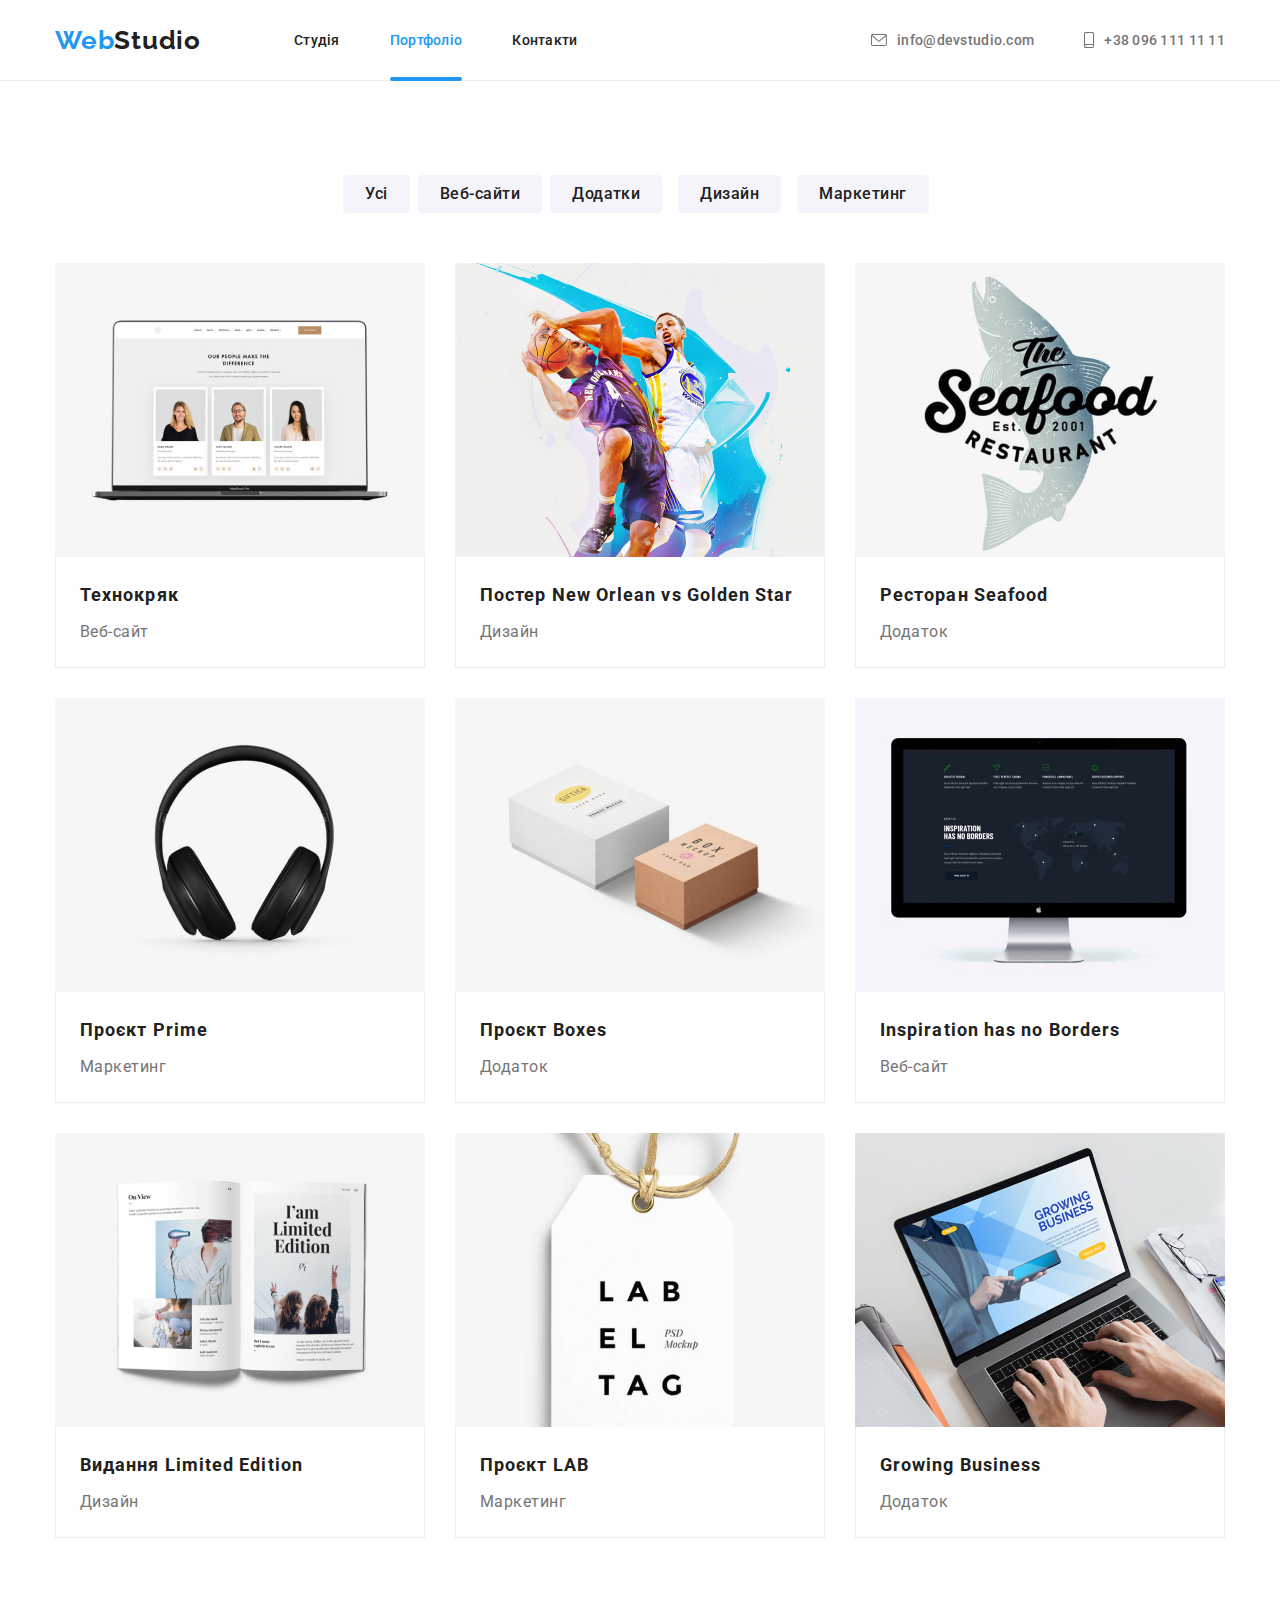
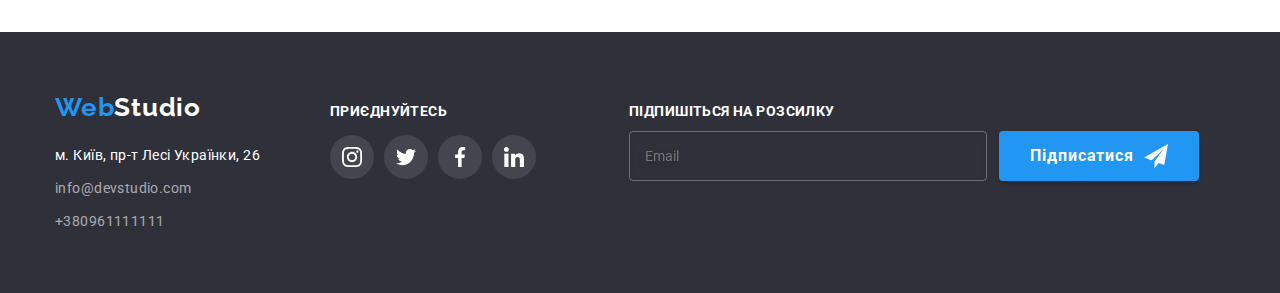
==== portfolio.html @ 648fe23d "уауц8" ====
<!DOCTYPE html>
<html lang="en">
<head>
    <meta charset="UTF-8">
    <meta http-equiv="X-UA-Compatible" content="IE=edge">
    <meta name="viewport" content="width=device-width, initial-scale=1.0">
    <link rel="preconnect" href="https://fonts.googleapis.com">
    <link rel="preconnect" href="https://fonts.gstatic.com" crossorigin>
    <link href="https://fonts.googleapis.com/css2?family=Raleway:wght@700&family=Roboto:wght@400;500;700;900&display=swap" rel="stylesheet"> 
    <link rel="stylesheet" href="https://cdnjs.cloudflare.com/ajax/libs/modern-normalize/1.1.0/modern-normalize.min.css">
    <link rel="stylesheet" href="./css/main.min.css">
    <title>Portfolio</title>
</head>
<body>
    <header class="page-header">
        <div class="container header-box">
            <a class="logo" href="/"><span class="logo-accent">Web</span><span class="logo-dark">Studio</span></a>            
            <nav class="page-navigation">
                <ul class="list nav-list">
                    <li>
                        <a class="link link-nav" href="./index.html">Студія</a>
                    </li>
                    <li>
                        <a class="link link-nav current" href="./portfolio.html">Портфоліо</a>
                    </li>
                    <li>
                        <a class="link link-nav" href="/">Контакти</a>
                    </li>
                </ul>
            </nav>

            <ul class="list-kontact">
                <li class="contacts-li">
                    <a class="link" href="mailto:info@devstudio.com">
                        <svg class="icon-envelope" width="16" height="12">
                        <use href="./images/symbol-defs.svg#icon-envelope"></use>
                    </svg> info@devstudio.com</a>
                </li>
                <li class="contacts-li">
                    <a class="link" href="tel:+380961111111">
                        <svg class="icon-envelope" width="10" height="16">
                            <use href="./images/symbol-defs.svg#icon-smartphone"></use>
                        </svg> +38 096 111 11 11</a>
                </li>
            </ul>
        </div>
    </header>
        
        <main>
            <section class="section section-total">
                <div class="container">
                    <h1 class="visually-hidden">Портфолио</h1>
                    <ul class="list list-filters">
                        <li class="link-item">
                            <button type="button" class="button-port">Усі</button>
                        </li>
                        <li class="link-item">
                            <button type="button" class="button-port">Веб-сайти</button>
                        </li>
                        <li class="link-item">
                            <button type="button" class="button-port">Додатки</button>
                        </li>
                        <li class="link-item">
                            <button type="button" class="button-port">Дизайн</button>
                        </li>
                        <li class="link-item">
                            <button type="button" class="button-port">Маркетинг</button>
                        </li>
                    </ul>

                <ul class="list portfolio-container">
                    <li class="portfolio-item">
                        <a class="portfolio-link link" href="#">
                            <div class="portfolio-img">
                                <img src="images/tehnokrak.jpg" alt="" width="370" />
                                <p class="overlay">
                                    Ресурс пропонує комплексні пропозиції з різним рівнем функціоналу та сервісів.
                                    Все це дозволить відвідувачу отримати вичерпні відомості про компанію чи приватну особу.
                                </p>
                            </div>
                            <div class="picture">
                            <h2 class="portfolio-title">Технокряк</h3>
                            <p class="portfolio-text">Веб-сайт</p>
                        </div>
                        </a>
                    </li>
                    <li class="portfolio-item">
                        <a class="portfolio-link link" href="#">
                            <div class="portfolio-img">
                                <img src="images/poster.jpg" alt="" width="370" />
                                <p class="overlay">
                                    Ресурс пропонує комплексні пропозиції з різним рівнем функціоналу та сервісів.
                                    Все це дозволить відвідувачу отримати вичерпні відомості про компанію чи приватну особу.
                                </p>
                            </div>

                                <div class="picture">
                                    <h2 class="portfolio-title">Постер New Orlean vs Golden Star</h3>
                                    <p class="portfolio-text">Дизайн</p>
                                </div>
                        </a>
                    </li>
                    <li class="portfolio-item">
                        <a class="portfolio-link link" href="#">
                            <div class="portfolio-img">
                                <img src="images/restoran.jpg" alt="" width="370" />
                                <p class="overlay">
                                    Ресурс пропонує комплексні пропозиції з різним рівнем функціоналу та сервісів.
                                    Все це дозволить відвідувачу отримати вичерпні відомості про компанію чи приватну особу.
                                </p>
                            </div>
                            <div class="picture">
                            <h2 class="portfolio-title">Ресторан Seafood</h3>
                            <p class="portfolio-text">Додаток</p>
                        </div>
                    </a>
                    </li>
                    <li class="portfolio-item">
                        <a class="portfolio-link link" href="#">
                            <div class="portfolio-img">
                                <img src="images/headness.jpg" alt="" width="370" />
                                <p class="overlay">
                                    Ресурс пропонує комплексні пропозиції з різним рівнем функціоналу та сервісів.
                                    Все це дозволить відвідувачу отримати вичерпні відомості про компанію чи приватну особу.
                                </p>
                            </div>
                            <div class="picture">
                            <h2 class="portfolio-title">Проєкт Prime</h3>
                            <p class="portfolio-text">Маркетинг</p>
                            </div>
                        </a> 
                    </li>
                    <li class="portfolio-item">
                        <a class="portfolio-link link" href="#">
                            <div class="portfolio-img">
                                <img src="images/boxes.jpg" alt="" width="370" />
                                <p class="overlay">
                                    Ресурс пропонує комплексні пропозиції з різним рівнем функціоналу та сервісів.
                                    Все це дозволить відвідувачу отримати вичерпні відомості про компанію чи приватну особу.
                                </p>
                            </div>
                            <div class="picture">
                            <h2 class="portfolio-title">Проєкт Boxes</h3>
                            <p class="portfolio-text">Додаток</p>
                            </div>
                        </a>
                    </li>
                    <li class="portfolio-item">
                        <a class="portfolio-link link" href="#">
                            <div class="portfolio-img">
                                <img src="images/monitor.jpg" alt="" width="370" />
                                <p class="overlay">
                                    Ресурс пропонує комплексні пропозиції з різним рівнем функціоналу та сервісів.
                                    Все це дозволить відвідувачу отримати вичерпні відомості про компанію чи приватну особу.
                                </p>
                            </div>    
                            <div class="picture">
                            <h2 class="portfolio-title">Inspiration has no Borders</h3>
                            <p class="portfolio-text">Веб-сайт</p>
                            </div>
                        </a>
                    </li>
                    <li class="portfolio-item">
                        <a class="portfolio-link link" href="#">
                            <div class="portfolio-img">
                                <img src="images/book.jpg" alt="" width="370" />
                                <p class="overlay">
                                    Ресурс пропонує комплексні пропозиції з різним рівнем функціоналу та сервісів.
                                    Все це дозволить відвідувачу отримати вичерпні відомості про компанію чи приватну особу.
                                </p>
                            </div>
                            <div class="picture">
                            <h2 class="portfolio-title">Видання Limited Edition</h3>
                            <p class="portfolio-text">Дизайн</p>
                            </div>
                        </a>
                    </li>
                    <li class="portfolio-item">
                        <a class="portfolio-link link" href="#">
                            <div class="portfolio-img">
                                <img src="images/layba.jpg" alt="" width="370" />
                                <p class="overlay">
                                    Ресурс пропонує комплексні пропозиції з різним рівнем функціоналу та сервісів.
                                    Все це дозволить відвідувачу отримати вичерпні відомості про компанію чи приватну особу.
                                </p>
                            </div>
                            <div class="picture">
                            <h2 class="portfolio-title">Проєкт LAB</h3>
                            <p class="portfolio-text">Маркетинг</p>
                            </div>
                        </a>
                    </li>
                    <li class="portfolio-item">
                        <a class="portfolio-link link" href="#">
                            <div class="portfolio-img">
                                <img src="images/noutbook.jpg" alt="" width="370" />
                                <p class="overlay">
                                    Ресурс пропонує комплексні пропозиції з різним рівнем функціоналу та сервісів.
                                    Все це дозволить відвідувачу отримати вичерпні відомості про компанію чи приватну особу.
                                </p>
                            </div>
                            <div class="picture">
                            <h2 class="portfolio-title">Growing Business</h3>
                            <p class="portfolio-text">Додаток</p>
                            </div>
                        </a>
                    </li>
                </ul>
                </div>
            </section>
        </main>


        <footer class="footer">
            <div class="container">
                <div>
                    <a class="logo" href="/"><span class="logo-accent">Web</span><span class="logo-light">Studio</span></a>
                    <ul class="list-footer">
                        <li>
                            <address>
                                м. Київ, пр-т Лесі Українки, 26
                            </address>
                        </li>
                        <li class="footer-contacts-li"><a class="link" href="mailto:info@devstudio.com">info@devstudio.com</a></li>
                        <li class="footer-contacts-li"><a class="link" href="tel:+380961111111">+380961111111</a></li>
                    </ul>
                </div>
                <div class="footer-social-block">
                    <p class="footer-join">
                        Приєднуйтесь
                    </p>
    
                    <ul class="social-footer-list">
                        <li>
                            <a class="footer-link" href="">
                                <svg width="20" height="20">
                                    <use href="./images/symbol-defs.svg#icon-instagram-2"></use>
                                </svg>
                            </a>
                        </li>
                        <li>
                            <a class="footer-link" href="">
                                <svg width="20" height="20">
                                    <use href="./images/symbol-defs.svg#icon-twitter-1"></use>
                                </svg>
                            </a>
                        </li>
                        <li>
                            <a class="footer-link" href="">
                                <svg width="20" height="20">
                                    <use href="./images/symbol-defs.svg#icon-facebook-1"></use>
                                </svg>
                            </a>
                        </li>
                        <li>
                            <a class="footer-link" href="">
                                <svg width="20" height="20">
                                    <use href="./images/symbol-defs.svg#icon-linkedin-1"></use>
                                </svg>
                            </a>
                        </li>
                    </ul>
                </div>
                <div class="footer-subscription">
                    <p class="footer-join">
                        Підпишіться на розсилку
                    </p>
                    <form action="" class="footer-form">
                        <label class="footer-label">
                            <input type="text" name="email" id="email" placeholder="Email"/>
                        </label>
                        <button class="action-button">
                            Підписатися
                            <svg class="button-icon" width="24" height="24">
                                <use href="./images/symbol-defs.svg#icon-icon-send"></use>
                            </svg>
                        </button>
                    </form>
                </div>

            </div>    
        </footer>
        <script src="./js/modal.js"></script>
</body>
</html>
---- css/main.min.css ----
h1{font-family:"Roboto";font-style:normal;font-weight:900;font-size:44px;line-height:60px;text-align:center;letter-spacing:.06em;text-transform:uppercase;color:#aea4a4}:root{--accent-color: #2196F3;--title-color: #212121;--text-color: #757575}h1,h2,h3,h4,p{margin-top:0;margin-bottom:0}ul{margin:0;padding:0}img{display:block}p{font-size:1.2em}.page-header{border-bottom:1px solid #ececec}.page-header>*{-webkit-box-flex:1;-ms-flex:1;flex:1}.visually-hidden{position:absolute;white-space:nowrap;width:1px;height:1px;overflow:hidden;border:0;padding:0;clip:rect(0 0 0 0);-webkit-clip-path:inset(50%);clip-path:inset(50%);margin:-1px}.link.current{color:var(--accent-color)}.link{text-decoration:none}.icon-envelope{color:#757575;margin-right:10px}.list{list-style:none;padding:0;margin:0;display:-webkit-box;display:-ms-flexbox;display:flex;gap:30px}.nav-list{display:-webkit-box;display:-ms-flexbox;display:flex;gap:50px}img{display:block}body{font-family:"Roboto",sans-seerif;font-size:16px;letter-spacing:.03em;color:var(--text-color);color:var(--primary-text-color);background-color:var(--primary-white-color)}.title{font-weight:700;font-size:36px;line-height:42px;text-align:center;letter-spacing:.03em;color:var(--title-color);margin-bottom:50px}address{font-style:normal}.picture{padding:20px 24px;border-left:1px solid #eee;border-right:1px solid #eee;border-bottom:1px solid #eee}.section-total{padding-top:94px;padding-bottom:94px}.container,.container-about{width:1200px;padding:0px 15px;margin-left:auto;margin-right:auto}.section,.section-about{padding-bottom:94px;padding-top:94px}.section-about{padding-top:0px}.container-about__title{font-weight:700;font-size:36px;line-height:42px;text-align:center;letter-spacing:.03em;color:#212121;margin-bottom:50px}.hero{background-image:-webkit-gradient(linear, left top, left bottom, from(rgba(47, 48, 58, 0.4)), to(rgba(47, 48, 58, 0.4))),url(../images/backgraund.jpg);background-image:linear-gradient(rgba(47, 48, 58, 0.4), rgba(47, 48, 58, 0.4)),url(../images/backgraund.jpg);background-color:#2f303a;text-align:center;display:-webkit-box;display:-ms-flexbox;display:flex;-webkit-box-align:center;-ms-flex-align:center;align-items:center;padding-top:200px;padding-bottom:200px;background-repeat:no-repeat;background-position:center;background-size:1600px}.hero .container-hero{width:1200px;padding:0px 15px;margin-left:auto;margin-right:auto}.hero .container-hero__title{width:700px;margin:0 auto 30px auto;font-weight:900;font-size:44px;line-height:60px;text-align:center;letter-spacing:.06em;text-transform:uppercase;color:#fff}.hero .container-hero__button{font-family:"Roboto";font-weight:700;font-size:16px;line-height:30px;letter-spacing:.06em;color:#fff;cursor:pointer;background:#2196f3;-webkit-box-shadow:0px 4px 4px rgba(0,0,0,.15);box-shadow:0px 4px 4px rgba(0,0,0,.15);border-radius:4px;padding:10px;border:0px;width:216px;-webkit-transition:background-color 250ms cubic-bezier(0.4, 0, 0.2, 1);transition:background-color 250ms cubic-bezier(0.4, 0, 0.2, 1)}.list-kontact{list-style:none;display:-webkit-box;display:-ms-flexbox;display:flex;gap:50px;margin-left:auto;-webkit-transition:background-color 250ms cubic-bezier(0.4, 0, 0.2, 1);transition:background-color 250ms cubic-bezier(0.4, 0, 0.2, 1)}.list-kontact li{gap:50px}.list-kontact a{color:var(--text-color);fill:var(--text-color);padding:32px 0;display:-webkit-box;display:-ms-flexbox;display:flex;-webkit-box-align:center;-ms-flex-align:center;align-items:center;-webkit-transition:color 250ms cubic-bezier(0.4, 0, 0.2, 1);transition:color 250ms cubic-bezier(0.4, 0, 0.2, 1)}.list-kontact a:hover{color:var(--accent-color);fill:var(--accent-color)}.list-kontact a:focus{color:var(--accent-color);fill:var(--accent-color)}.contacts-li{font-family:"Roboto";font-style:normal;font-weight:500;font-size:14px;line-height:16px;letter-spacing:.02em;color:var(--text-color)}.contact-label{color:#757575;font-family:"Roboto";font-style:normal;font-weight:400;font-size:12px;line-height:14px;letter-spacing:.01em;display:block;margin-bottom:10px}.footer{font-family:"Roboto";font-style:normal;font-weight:400;font-size:14px;line-height:24px;letter-spacing:.03em;background:#2f303a;color:#fff;padding-top:60px;padding-bottom:60px}.footer .container,.footer .container-about{display:-webkit-box;display:-ms-flexbox;display:flex;-webkit-box-align:baseline;-ms-flex-align:baseline;align-items:baseline}.footer-contacts-li a{color:rgba(255,255,255,.6);-webkit-transition:color 250ms cubic-bezier(0.4, 0, 0.2, 1);transition:color 250ms cubic-bezier(0.4, 0, 0.2, 1)}.footer-contacts-li{margin-top:9px}.footer-contacts-li a:hover{color:var(--accent-color)}.footer-contacts-li a:focus{color:var(--accent-color)}.footer-social-block{margin-left:70px}.footer h2{color:#fff}.footer-subscription{margin-left:93px}.footer-form{display:-webkit-box;display:-ms-flexbox;display:flex}.footer-label{margin-right:12px}.footer-form input{border:1px solid rgba(255,255,255,.3);-webkit-filter:drop-shadow(0px 4px 4px rgba(0, 0, 0, 0.15));filter:drop-shadow(0px 4px 4px rgba(0, 0, 0, 0.15));border-radius:4px;background:rgba(0,0,0,0);color:rgba(255,255,255,.3);padding-left:15px;padding-right:15px;height:50px;width:358px}.list-footer{list-style:none;padding:0;margin:0;margin-top:20px}.footer-join{text-transform:uppercase;font-family:"Roboto";font-style:normal;font-weight:700;font-size:14px;line-height:16px;letter-spacing:.03em;text-transform:uppercase;color:#fff;margin-bottom:12px}.footer-link:focus,.footer-link:hover{background-color:var(--accent-color)}.footer-link{width:100%;height:100%;fill:#fff;display:-webkit-box;display:-ms-flexbox;display:flex;-webkit-box-pack:center;-ms-flex-pack:center;justify-content:center;-webkit-box-align:center;-ms-flex-align:center;align-items:center;background:rgba(255,255,255,.1);border-radius:50%;-webkit-transition:background-color 250ms cubic-bezier(0.4, 0, 0.2, 1);transition:background-color 250ms cubic-bezier(0.4, 0, 0.2, 1)}.portfolio-container{display:-webkit-box;display:-ms-flexbox;display:flex;-ms-flex-wrap:wrap;flex-wrap:wrap;gap:30px}.portfolio-link{display:block}.overlay{position:absolute;top:0;left:0;width:100%;height:100%;background:rgba(33,150,243,.9);color:#fff;font-family:"Roboto";font-size:18px;line-height:28px;overflow:auto;-webkit-transform:translateY(100%);transform:translateY(100%);-webkit-transition:-webkit-transform 250ms cubic-bezier(0.4, 0, 0.2, 1);transition:-webkit-transform 250ms cubic-bezier(0.4, 0, 0.2, 1);transition:transform 250ms cubic-bezier(0.4, 0, 0.2, 1);transition:transform 250ms cubic-bezier(0.4, 0, 0.2, 1), -webkit-transform 250ms cubic-bezier(0.4, 0, 0.2, 1);padding:63px 24px}.portfolio-img{position:relative;overflow:hidden}.portfolio-link:focus,.portfolio-link:hover{-webkit-box-shadow:0px 1px 1px rgba(0,0,0,.12),0px 4px 4px rgba(0,0,0,.06),1px 4px 6px rgba(0,0,0,.16);box-shadow:0px 1px 1px rgba(0,0,0,.12),0px 4px 4px rgba(0,0,0,.06),1px 4px 6px rgba(0,0,0,.16)}.portfolio-title{font-weight:700;font-size:18px;line-height:36px;letter-spacing:.06em;color:var(--title-color);margin-top:0;margin-bottom:4px}.portfolio-text{font-size:16px;line-height:30px;letter-spacing:.03em;color:var(--text-color);margin:0}.portfolio-item:nth-child(3n){margin-right:0}.portfolio-item:nth-last-child(-n+3){margin-bottom:0}.portfolio-link:hover .overlay,.portfolio-link:focus .overlay{-webkit-transform:translateY(0%);transform:translateY(0%)}.list-filters{display:-webkit-box;display:-ms-flexbox;display:flex;gap:8px;-webkit-box-align:center;-ms-flex-align:center;align-items:center;-webkit-box-pack:center;-ms-flex-pack:center;justify-content:center;margin-bottom:50px}.link-item:nth-last-child(-n+3){margin-right:8px}.container-header{width:1200px;padding-left:15px;padding-right:15px;margin-left:auto;margin-right:auto;display:-webkit-box;display:-ms-flexbox;display:flex;-webkit-box-orient:horizontal;-webkit-box-direction:normal;-ms-flex-direction:row;flex-direction:row}.header-box{display:-webkit-box;display:-ms-flexbox;display:flex;height:80px;-webkit-box-align:center;-ms-flex-align:center;align-items:center;-webkit-transition:background-color 250ms cubic-bezier(0.4, 0, 0.2, 1);transition:background-color 250ms cubic-bezier(0.4, 0, 0.2, 1)}.team-title{font-weight:500;font-size:16px;line-height:19px;text-align:center;letter-spacing:.03em;color:var(--title-color);margin-bottom:10px}.team-text{font-size:16px;line-height:19px;text-align:center;letter-spacing:.03em;color:var(--text-color)}.team{background:#f5f4fa}.team-item{width:270px;-webkit-box-shadow:0px 1px 3px rgba(0,0,0,.12),0px 1px 1px rgba(0,0,0,.14),0px 2px 1px rgba(0,0,0,.2);box-shadow:0px 1px 3px rgba(0,0,0,.12),0px 1px 1px rgba(0,0,0,.14),0px 2px 1px rgba(0,0,0,.2);border-radius:0px 0px 4px 4px}.team-humen{padding:30px;background-color:#fff}.list-clients{display:-webkit-box;display:-ms-flexbox;display:flex;-webkit-box-pack:center;-ms-flex-pack:center;justify-content:center;list-style:none}.list-clients li{width:170px;height:92px;margin-right:30px}.list-clients li:last-child{margin-right:0px}.list-clients-link{height:100%;width:100%;fill:#afb1b8;border:1px solid #afb1b8;border-radius:3px;display:-webkit-box;display:-ms-flexbox;display:flex;-webkit-box-pack:center;-ms-flex-pack:center;justify-content:center;-webkit-box-align:center;-ms-flex-align:center;align-items:center;-webkit-transition:background-color 250ms cubic-bezier(0.4, 0, 0.2, 1),fill 250ms cubic-bezier(0.4, 0, 0.2, 1);transition:background-color 250ms cubic-bezier(0.4, 0, 0.2, 1),fill 250ms cubic-bezier(0.4, 0, 0.2, 1)}.list-clients-link:focus,.list-clients-link:hover{border-color:var(--accent-color);fill:#2196f3}.feature-image{width:270px;height:120px;display:-webkit-box;display:-ms-flexbox;display:flex;-webkit-box-align:center;-ms-flex-align:center;align-items:center;-webkit-box-pack:center;-ms-flex-pack:center;justify-content:center;text-align:center;margin-bottom:30px;background-color:#f5f4fa;border-radius:4px}.feature-title{font-weight:700;font-size:14px;line-height:16px;letter-spacing:.03em;text-transform:uppercase;color:var(--title-color);margin-bottom:10px}.feature-text{font-size:14px;line-height:24px;letter-spacing:.03em;color:var(--text-color)}.feature-item{width:270px}.feature-list{display:-webkit-box;display:-ms-flexbox;display:flex;gap:30px}.aboutlist{list-style:none;padding:0;margin:0;display:-webkit-box;display:-ms-flexbox;display:flex;gap:30px}.aboutlist-element__image{width:370px}.aboutlist-element__label{background:rgba(47,48,58,.8);width:370px;height:70px;display:-webkit-box;display:-ms-flexbox;display:flex;-webkit-box-align:center;-ms-flex-align:center;align-items:center;-webkit-box-pack:center;-ms-flex-pack:center;justify-content:center;position:relative;bottom:70px;font-family:"Roboto";font-style:normal;font-weight:700;font-size:14px;line-height:16px;text-align:center;letter-spacing:.03em;text-transform:uppercase;color:#fff}.logo{text-decoration:none;font-family:"Raleway";font-style:normal;font-weight:700;font-size:26px;line-height:31px;letter-spacing:.03em;color:var(--accent-color)}.logo-dark{color:var(--title-color)}.logo-light{color:#fff}.backdrop.is-hidden{visibility:hidden;opacity:0;pointer-events:none}.backdrop{position:fixed;width:100%;height:100%;left:0;top:0;background:rgba(0,0,0,.2);-webkit-box-shadow:0px 4px 4px rgba(0,0,0,.15);box-shadow:0px 4px 4px rgba(0,0,0,.15);-webkit-transition:opacity 250ms cubic-bezier(0.4, 0, 0.2, 1),visibility 250ms cubic-bezier(0.4, 0, 0.2, 1);transition:opacity 250ms cubic-bezier(0.4, 0, 0.2, 1),visibility 250ms cubic-bezier(0.4, 0, 0.2, 1)}.modal{position:absolute;top:50%;left:50%;-webkit-transform:translate(-50%, -50%);transform:translate(-50%, -50%);padding:40px;width:528px;min-height:581px;background-color:#fff;border-radius:4px;-webkit-box-shadow:0px 1px 3px rgba(0,0,0,.12),0px 1px 1px rgba(0,0,0,.14),0px 2px 1px rgba(0,0,0,.2);box-shadow:0px 1px 3px rgba(0,0,0,.12),0px 1px 1px rgba(0,0,0,.14),0px 2px 1px rgba(0,0,0,.2)}.modal-link{color:var(--accent-text-color);margin-left:3px;-webkit-transition-property:border-color;transition-property:border-color;-webkit-transition-duration:250ms;transition-duration:250ms;-webkit-transition-timing-function:cubic-bezier(0.4, 0, 0.2, 1);transition-timing-function:cubic-bezier(0.4, 0, 0.2, 1)}.modal-link:hover,.modal-link:focus{text-decoration:none;border-color:var(--button-background-color)}.modal h4{font-family:"Roboto";font-style:normal;font-weight:700;font-size:20px;line-height:23px;text-align:center;letter-spacing:.03em;color:#212121;margin-bottom:18px}.closed{position:absolute;top:8px;right:8px;display:-webkit-box;display:-ms-flexbox;display:flex;-webkit-box-align:center;-ms-flex-align:center;align-items:center;-webkit-box-pack:center;-ms-flex-pack:center;justify-content:center;width:30px;height:30px;padding:0;border-radius:50%;background:#fff;border:1px solid rgba(0,0,0,.1);cursor:pointer}.closed:hover{background:var(--accent-color);fill:#fff}.contact-form{text-align:left;margin-top:12px}.contact-form a{color:var(--accent-color)}.contact-form input[type=text],.contact-form input[type=tel],.contact-form input[type=email]{border:1px solid rgba(33,33,33,.2);color:#757575;border-radius:4px;height:40px;width:448px;padding:11px 12px 11px 32px}.contact-form input[type=text]:hover,.contact-form input[type=text]:focus,.contact-form input[type=tel]:hover,.contact-form input[type=tel]:focus,.contact-form input[type=email]:hover,.contact-form input[type=email]:focus{border-color:var(--accent-color);color:var(--accent-color);cursor:pointer}.contact-form textarea{border:1px solid rgba(33,33,33,.2);color:#757575;border-radius:4px;padding-left:10px;padding-right:10px;height:120px;width:448px;padding:12px 16px 12px 16px;display:block}.contact-form textarea:hover,.contact-form textarea:focus{border-color:var(--accent-color);color:var(--accent-color);cursor:pointer}.contact-form .checkbox-label{display:-webkit-box;display:-ms-flexbox;display:flex;-webkit-box-align:center;-ms-flex-align:center;align-items:center;margin-bottom:0;font-weight:400;font-size:14px;line-height:24px;letter-spacing:.03em;color:#757575}.contact-form .comment-text{color:#757575;font-family:"Roboto";font-style:normal;font-weight:400;font-size:12px;line-height:14px;letter-spacing:.01em;display:block;margin-bottom:20px}.contact-form .action-button{margin-top:42px}.contact-form .input-group{margin-top:4px;position:relative}.contact-form .input-group .input-icon{position:absolute;top:10px;left:10px}.contact-form .input-group:hover{fill:var(--accent-color)}.contact-form .icon-checked{width:16px;height:15px;margin-right:8px;border:2px solid var(--title-color);border-radius:3px;fill:rgba(0,0,0,0);display:-webkit-box;display:-ms-flexbox;display:flex}.contact-form .checkbox{-webkit-appearance:none;-moz-appearance:none;-webkit-transition-property:background-color;transition-property:background-color;-webkit-transition-duration:250ms;transition-duration:250ms;-webkit-transition-timing-function:cubic-bezier(0.4, 0, 0.2, 1);transition-timing-function:cubic-bezier(0.4, 0, 0.2, 1)}.contact-form .checkbox:checked+.icon-checked{border:none;fill:var(--accent-color)}.contact-form .checkbox:focus+.icon-checked,.contact-form .checkbox:hover+.icon-checked{outline:1px solid var(--accent-color)}.contact-form .text-up{width:448px;height:23px;left:576px;top:261px;font-family:"Roboto";font-style:normal;font-weight:700;font-size:20px;line-height:23px;text-align:center;letter-spacing:.03em;color:#212121}.page-navigation{font-family:"Roboto";font-style:normal;font-weight:500;font-size:14px;line-height:16px;letter-spacing:.02em;color:var(--title-color);margin-left:93px}.page-navigation a{color:var(--title-color);padding-top:32px;padding-bottom:32px;display:inline-block;-webkit-transition:color 250ms cubic-bezier(0.4, 0, 0.2, 1);transition:color 250ms cubic-bezier(0.4, 0, 0.2, 1);position:relative}.page-navigation a:hover,.page-navigation a:focus{color:var(--accent-color)}.current::after{position:absolute;content:"";display:block;width:100%;bottom:-1px;left:0;height:4px;border-radius:2px;background-color:var(--accent-color)}.link-nav:hover::after{background:#2196f3}.social-person-list{list-style:none;display:-webkit-box;display:-ms-flexbox;display:flex;-webkit-box-pack:center;-ms-flex-pack:center;justify-content:center;-webkit-box-align:center;-ms-flex-align:center;align-items:center;margin-top:16px}.social-person-list li{width:44px;height:44px;margin-right:10px}.social-link{width:100%;height:100%;fill:#afb1b8;display:-webkit-box;display:-ms-flexbox;display:flex;-webkit-box-pack:center;-ms-flex-pack:center;justify-content:center;-webkit-box-align:center;-ms-flex-align:center;align-items:center;border-radius:50%;-webkit-transition:background-color 250ms cubic-bezier(0.4, 0, 0.2, 1);transition:background-color 250ms cubic-bezier(0.4, 0, 0.2, 1)}.social-person-list li:last-child{margin-right:0px}.social-link:hover,.social-link:focus{background-color:#2196f3;fill:#fff}.social-footer-list{list-style:none;display:-webkit-box;display:-ms-flexbox;display:flex;-webkit-box-pack:center;-ms-flex-pack:center;justify-content:center;-webkit-box-align:center;-ms-flex-align:center;align-items:center;margin-top:16px}.social-footer-list li{width:44px;height:44px;margin-right:10px}.social-footer-list li:last-child{margin-right:0px}.social-list_item-link{display:inline-block;width:50px;height:50px}.action-button{display:-webkit-box;display:-ms-flexbox;display:flex;-webkit-box-pack:center;-ms-flex-pack:center;justify-content:center;-webkit-box-align:center;-ms-flex-align:center;align-items:center;font-family:"Roboto";font-weight:700;font-size:16px;line-height:30px;letter-spacing:.06em;color:#fff;cursor:pointer;background:var(--accent-color);-webkit-box-shadow:0px 4px 4px rgba(0,0,0,.15);box-shadow:0px 4px 4px rgba(0,0,0,.15);border-radius:4px;border:0px;-webkit-transition:background-color 250ms cubic-bezier(0.4, 0, 0.2, 1);transition:background-color 250ms cubic-bezier(0.4, 0, 0.2, 1);margin-left:auto;margin-right:auto;padding:10px;padding-left:24px;padding-right:24px;width:200px}.action-button .button-icon{fill:#fff;color:#fff;margin-left:10px}.hero-button:hover,.hero-button:focus{background-color:#188ce8}.button-port:hover,.button-port:focus{background-color:#2196f3;-webkit-box-shadow:0px 3px 1px rgba(0,0,0,.1),0px 1px 2px rgba(0,0,0,.08),0px 2px 2px rgba(0,0,0,.12);box-shadow:0px 3px 1px rgba(0,0,0,.1),0px 1px 2px rgba(0,0,0,.08),0px 2px 2px rgba(0,0,0,.12);color:#fff}.button-port{font-family:"Roboto";font-style:normal;font-weight:500;font-size:16px;line-height:26px;text-align:center;letter-spacing:.03em;cursor:pointer;color:var(--title-color);background:#f5f4fa;border-radius:4px;border:0px;padding:6px 22px;-webkit-transition:background-color 250ms cubic-bezier(0.4, 0, 0.2, 1),color 250ms cubic-bezier(0.4, 0, 0.2, 1),bbox-shadow 250ms cubic-bezier(0.4, 0, 0.2, 1);transition:background-color 250ms cubic-bezier(0.4, 0, 0.2, 1),color 250ms cubic-bezier(0.4, 0, 0.2, 1),bbox-shadow 250ms cubic-bezier(0.4, 0, 0.2, 1)}/*# sourceMappingURL=main.min.css.map */
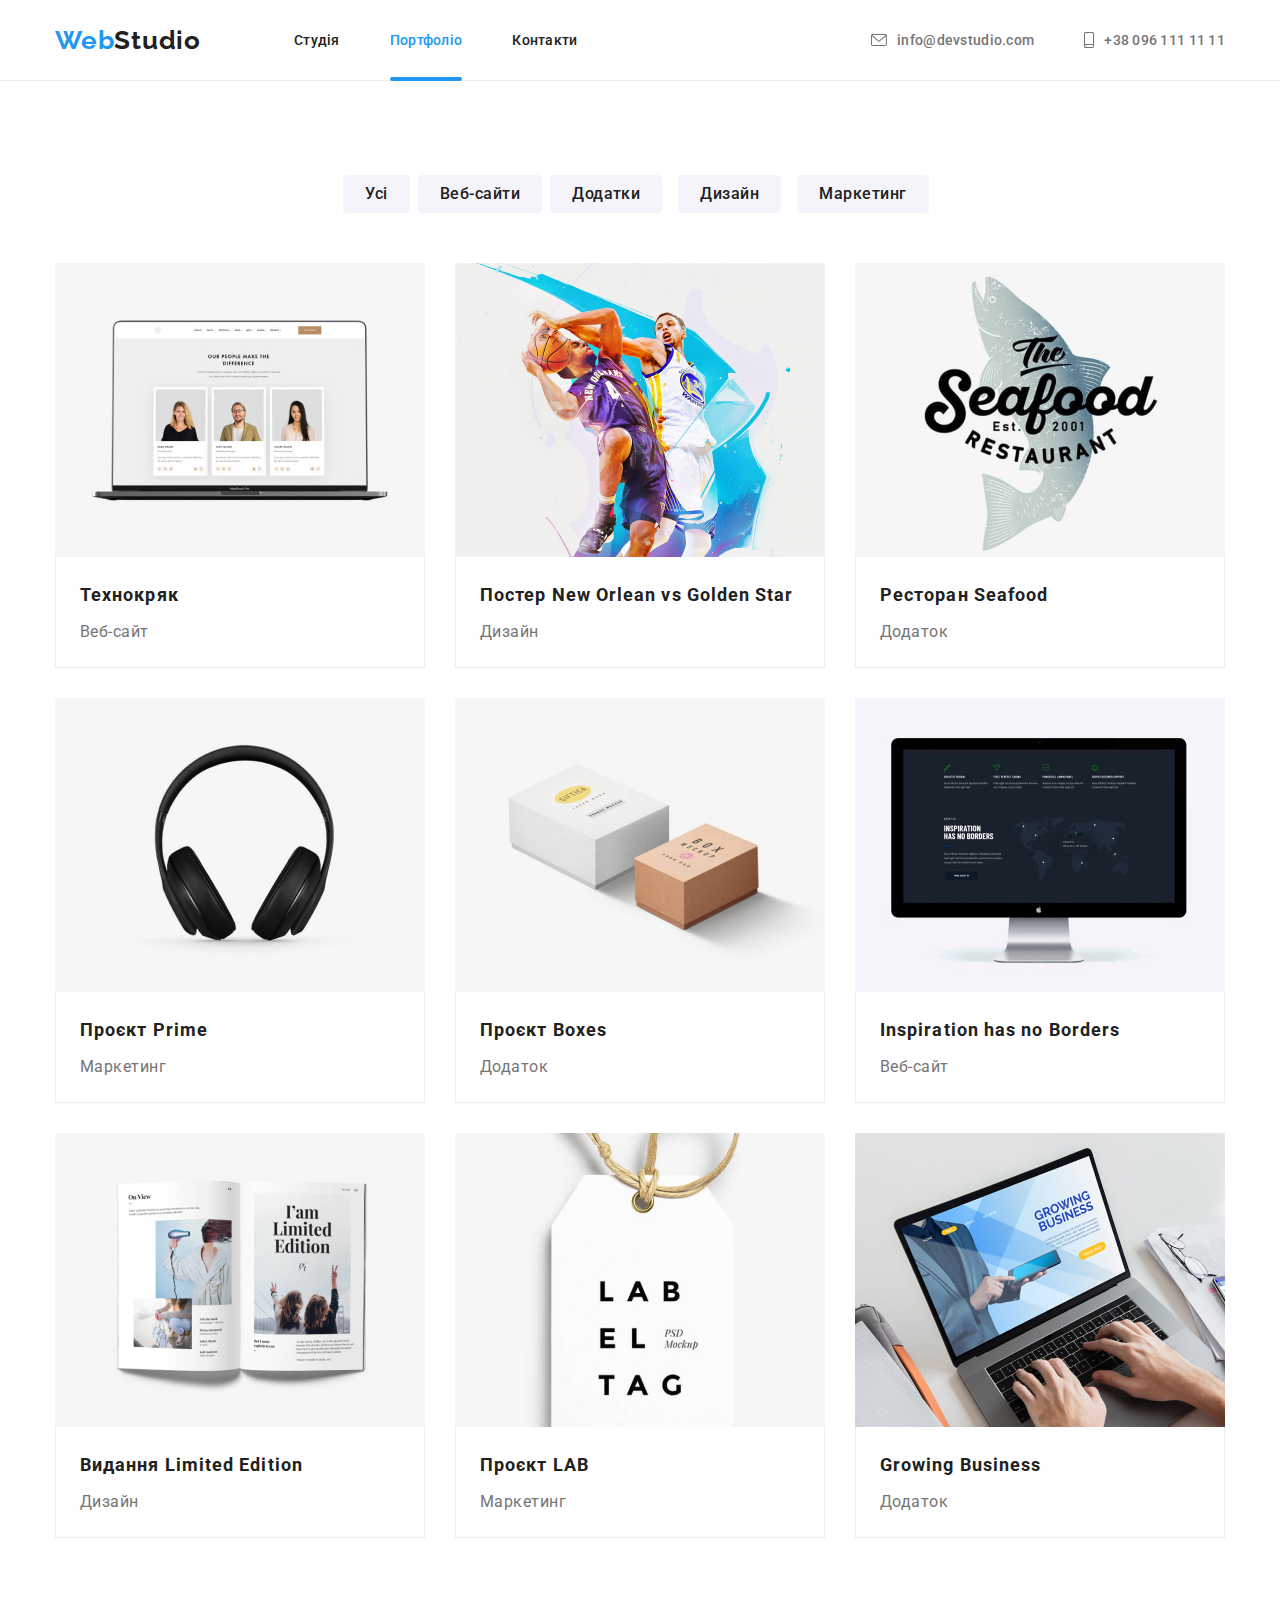
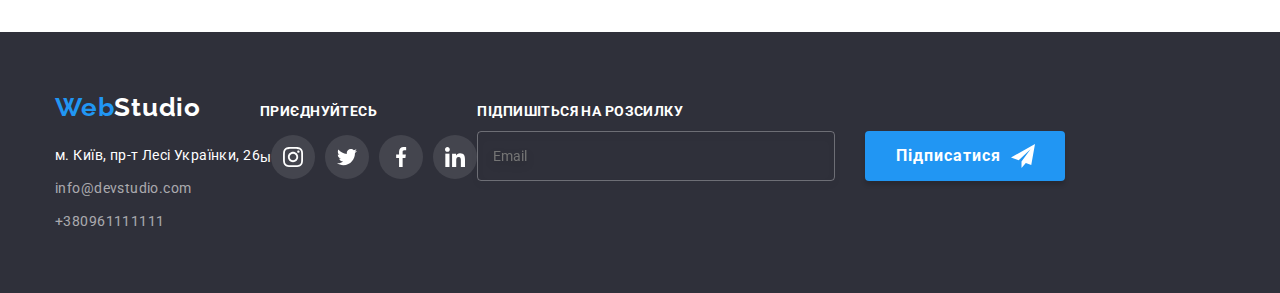
==== commit c1b1cfec: "DZ-------8" ====
--- a/portfolio.html
+++ b/portfolio.html
@@ -3,7 +3,7 @@
 <head>
     <meta charset="UTF-8">
     <meta http-equiv="X-UA-Compatible" content="IE=edge">
-    <meta name="viewport" content="width=device-width, initial-scale=1.0">
+    <meta name="viewport" content="width=device-width, initial-scale=1.0" />
     <link rel="preconnect" href="https://fonts.googleapis.com">
     <link rel="preconnect" href="https://fonts.gstatic.com" crossorigin>
     <link href="https://fonts.googleapis.com/css2?family=Raleway:wght@700&family=Roboto:wght@400;500;700;900&display=swap" rel="stylesheet"> 
@@ -72,7 +72,14 @@
                     <li class="portfolio-item">
                         <a class="portfolio-link link" href="#">
                             <div class="portfolio-img">
-                                <img src="images/tehnokrak.jpg" alt="" width="370" />
+                                <picture>
+                                    <source srcset="images/desktop/project1.jpg 1x, images/desktop/project1@2x.jpg 2x" media="(min-width: 1200px)" />
+                                    <source srcset="images/tablet/project1.jpg 1x, images/tablet/project1@2x.jpg 2x" media="(min-width: 768px)" />
+                                    <source srcset="images/mobile/project1.jpg 1x, images/mobile/project1@2x.jpg 2x" media="(max-width: 767px)" />
+                                    <img src="images/mobile/project1.jpg" alt="" width="370" />
+                                </picture>
+                                
+                                
                                 <p class="overlay">
                                     Ресурс пропонує комплексні пропозиції з різним рівнем функціоналу та сервісів.
                                     Все це дозволить відвідувачу отримати вичерпні відомості про компанію чи приватну особу.
@@ -87,7 +94,13 @@
                     <li class="portfolio-item">
                         <a class="portfolio-link link" href="#">
                             <div class="portfolio-img">
-                                <img src="images/poster.jpg" alt="" width="370" />
+                                <picture>
+                                    <source srcset="images/desktop/project2.jpg 1x, images/desktop/project2@2x.jpg 2x" media="(min-width: 1200px)" />
+                                    <source srcset="images/tablet/project2.jpg 1x, images/tablet/project2@2x.jpg 2x" media="(min-width: 768px)" />
+                                    <source srcset="images/mobile/project2.jpg 1x, images/mobile/project2@2x.jpg 2x" media="(max-width: 767px)" />
+                                    <img src="images/mobile/project2.jpg" alt="" width="370" />
+                                </picture>
+                                
                                 <p class="overlay">
                                     Ресурс пропонує комплексні пропозиції з різним рівнем функціоналу та сервісів.
                                     Все це дозволить відвідувачу отримати вичерпні відомості про компанію чи приватну особу.
@@ -103,7 +116,13 @@
                     <li class="portfolio-item">
                         <a class="portfolio-link link" href="#">
                             <div class="portfolio-img">
-                                <img src="images/restoran.jpg" alt="" width="370" />
+                                <picture>
+                                    <source srcset="images/desktop/project3.jpg 1x, images/desktop/project3@2x.jpg 2x" media="(min-width: 1200px)" />
+                                    <source srcset="images/tablet/project3.jpg 1x, images/tablet/project3@2x.jpg 2x" media="(min-width: 768px)" />
+                                    <source srcset="images/mobile/project3.jpg 1x, images/mobile/project3@2x.jpg 2x" media="(max-width: 767px)" />
+                                    <img src="images/mobile/project3.jpg" alt="" width="370" />
+                                </picture>
+                                
                                 <p class="overlay">
                                     Ресурс пропонує комплексні пропозиції з різним рівнем функціоналу та сервісів.
                                     Все це дозволить відвідувачу отримати вичерпні відомості про компанію чи приватну особу.
@@ -118,7 +137,13 @@
                     <li class="portfolio-item">
                         <a class="portfolio-link link" href="#">
                             <div class="portfolio-img">
-                                <img src="images/headness.jpg" alt="" width="370" />
+                                <picture>
+                                    <source srcset="images/desktop/project4.jpg 1x, images/desktop/project4@2x.jpg 2x" media="(min-width: 1200px)" />
+                                    <source srcset="images/tablet/project4.jpg 1x, images/tablet/project4@2x.jpg 2x" media="(min-width: 768px)" />
+                                    <source srcset="images/mobile/project4.jpg 1x, images/mobile/project4@2x.jpg 2x" media="(max-width: 767px)" />
+                                    <img src="images/mobile/project4.jpg" alt="" width="370" />
+                                </picture>
+                                
                                 <p class="overlay">
                                     Ресурс пропонує комплексні пропозиції з різним рівнем функціоналу та сервісів.
                                     Все це дозволить відвідувачу отримати вичерпні відомості про компанію чи приватну особу.
@@ -133,7 +158,13 @@
                     <li class="portfolio-item">
                         <a class="portfolio-link link" href="#">
                             <div class="portfolio-img">
-                                <img src="images/boxes.jpg" alt="" width="370" />
+                                <picture>
+                                    <source srcset="images/desktop/project5.jpg 1x, images/desktop/project5@2x.jpg 2x" media="(min-width: 1200px)" />
+                                    <source srcset="images/tablet/project5.jpg 1x, images/tablet/project5@2x.jpg 2x" media="(min-width: 768px)" />
+                                    <source srcset="images/mobile/project5.jpg 1x, images/mobile/project5@2x.jpg 2x" media="(max-width: 767px)" />
+                                    <img src="images/mobile/project5.jpg" alt="" width="370" />
+                                </picture>
+                                
                                 <p class="overlay">
                                     Ресурс пропонує комплексні пропозиції з різним рівнем функціоналу та сервісів.
                                     Все це дозволить відвідувачу отримати вичерпні відомості про компанію чи приватну особу.
@@ -148,7 +179,13 @@
                     <li class="portfolio-item">
                         <a class="portfolio-link link" href="#">
                             <div class="portfolio-img">
-                                <img src="images/monitor.jpg" alt="" width="370" />
+                                <picture>
+                                    <source srcset="images/desktop/project6.jpg 1x, images/desktop/project6@2x.jpg 2x" media="(min-width: 1200px)" />
+                                    <source srcset="images/tablet/project6.jpg 1x, images/tablet/project6@2x.jpg 2x" media="(min-width: 768px)" />
+                                    <source srcset="images/mobile/project6.jpg 1x, images/mobile/project6@2x.jpg 2x" media="(max-width: 767px)" />
+                                    <img src="images/mobile/project6.jpg" alt="" width="370" />
+                                </picture>
+                                
                                 <p class="overlay">
                                     Ресурс пропонує комплексні пропозиції з різним рівнем функціоналу та сервісів.
                                     Все це дозволить відвідувачу отримати вичерпні відомості про компанію чи приватну особу.
@@ -163,7 +200,13 @@
                     <li class="portfolio-item">
                         <a class="portfolio-link link" href="#">
                             <div class="portfolio-img">
-                                <img src="images/book.jpg" alt="" width="370" />
+                                <picture>
+                                    <source srcset="images/desktop/project7.jpg 1x, images/desktop/project7@2x.jpg 2x" media="(min-width: 1200px)" />
+                                    <source srcset="images/tablet/project7.jpg 1x, images/tablet/project7@2x.jpg 2x" media="(min-width: 768px)" />
+                                    <source srcset="images/mobile/project7.jpg 1x, images/mobile/project7@2x.jpg 2x" media="(max-width: 767px)" />
+                                    <img src="images/mobile/project7.jpg" alt="" width="370" />
+                                </picture>
+                                
                                 <p class="overlay">
                                     Ресурс пропонує комплексні пропозиції з різним рівнем функціоналу та сервісів.
                                     Все це дозволить відвідувачу отримати вичерпні відомості про компанію чи приватну особу.
@@ -178,7 +221,13 @@
                     <li class="portfolio-item">
                         <a class="portfolio-link link" href="#">
                             <div class="portfolio-img">
-                                <img src="images/layba.jpg" alt="" width="370" />
+                                <picture>
+                                    <source srcset="images/desktop/project8.jpg 1x, images/desktop/project8@2x.jpg 2x" media="(min-width: 1200px)" />
+                                    <source srcset="images/tablet/project8.jpg 1x, images/tablet/project8@2x.jpg 2x" media="(min-width: 768px)" />
+                                    <source srcset="images/mobile/project8.jpg 1x, images/mobile/project8@2x.jpg 2x" media="(max-width: 767px)" />
+                                    <img src="images/mobile/project8.jpg" alt="" width="370" />
+                                </picture>
+                                
                                 <p class="overlay">
                                     Ресурс пропонує комплексні пропозиції з різним рівнем функціоналу та сервісів.
                                     Все це дозволить відвідувачу отримати вичерпні відомості про компанію чи приватну особу.
@@ -193,7 +242,13 @@
                     <li class="portfolio-item">
                         <a class="portfolio-link link" href="#">
                             <div class="portfolio-img">
-                                <img src="images/noutbook.jpg" alt="" width="370" />
+                                <picture>
+                                    <source srcset="images/desktop/project9.jpg 1x, images/desktop/project9@2x.jpg 2x" media="(min-width: 1200px)" />
+                                    <source srcset="images/tablet/project9.jpg 1x, images/tablet/project9@2x.jpg 2x" media="(min-width: 768px)" />
+                                    <source srcset="images/mobile/project9.jpg 1x, images/mobile/project9@2x.jpg 2x" media="(max-width: 767px)" />
+                                    <img src="images/mobile/project9.jpg" alt="" width="370" />
+                                </picture>
+                                
                                 <p class="overlay">
                                     Ресурс пропонує комплексні пропозиції з різним рівнем функціоналу та сервісів.
                                     Все це дозволить відвідувачу отримати вичерпні відомості про компанію чи приватну особу.
@@ -230,7 +285,7 @@
                         Приєднуйтесь
                     </p>
     
-                    <ul class="social-footer-list">
+                    <ul class="social-footer-list">ы
                         <li>
                             <a class="footer-link" href="">
                                 <svg width="20" height="20">
@@ -281,5 +336,6 @@
             </div>    
         </footer>
         <script src="./js/modal.js"></script>
+        <script src="./js/mobile-menu.js"></script>
 </body>
 </html>--- a/css/main.min.css
+++ b/css/main.min.css
@@ -1 +1 @@
-h1{font-family:"Roboto";font-style:normal;font-weight:900;font-size:44px;line-height:60px;text-align:center;letter-spacing:.06em;text-transform:uppercase;color:#aea4a4}:root{--accent-color: #2196F3;--title-color: #212121;--text-color: #757575}h1,h2,h3,h4,p{margin-top:0;margin-bottom:0}ul{margin:0;padding:0}img{display:block}p{font-size:1.2em}.page-header{border-bottom:1px solid #ececec}.page-header>*{-webkit-box-flex:1;-ms-flex:1;flex:1}.visually-hidden{position:absolute;white-space:nowrap;width:1px;height:1px;overflow:hidden;border:0;padding:0;clip:rect(0 0 0 0);-webkit-clip-path:inset(50%);clip-path:inset(50%);margin:-1px}.link.current{color:var(--accent-color)}.link{text-decoration:none}.icon-envelope{color:#757575;margin-right:10px}.list{list-style:none;padding:0;margin:0;display:-webkit-box;display:-ms-flexbox;display:flex;gap:30px}.nav-list{display:-webkit-box;display:-ms-flexbox;display:flex;gap:50px}img{display:block}body{font-family:"Roboto",sans-seerif;font-size:16px;letter-spacing:.03em;color:var(--text-color);color:var(--primary-text-color);background-color:var(--primary-white-color)}.title{font-weight:700;font-size:36px;line-height:42px;text-align:center;letter-spacing:.03em;color:var(--title-color);margin-bottom:50px}address{font-style:normal}.picture{padding:20px 24px;border-left:1px solid #eee;border-right:1px solid #eee;border-bottom:1px solid #eee}.section-total{padding-top:94px;padding-bottom:94px}.container,.container-about{width:1200px;padding:0px 15px;margin-left:auto;margin-right:auto}.section,.section-about{padding-bottom:94px;padding-top:94px}.section-about{padding-top:0px}.container-about__title{font-weight:700;font-size:36px;line-height:42px;text-align:center;letter-spacing:.03em;color:#212121;margin-bottom:50px}.hero{background-image:-webkit-gradient(linear, left top, left bottom, from(rgba(47, 48, 58, 0.4)), to(rgba(47, 48, 58, 0.4))),url(../images/backgraund.jpg);background-image:linear-gradient(rgba(47, 48, 58, 0.4), rgba(47, 48, 58, 0.4)),url(../images/backgraund.jpg);background-color:#2f303a;text-align:center;display:-webkit-box;display:-ms-flexbox;display:flex;-webkit-box-align:center;-ms-flex-align:center;align-items:center;padding-top:200px;padding-bottom:200px;background-repeat:no-repeat;background-position:center;background-size:1600px}.hero .container-hero{width:1200px;padding:0px 15px;margin-left:auto;margin-right:auto}.hero .container-hero__title{width:700px;margin:0 auto 30px auto;font-weight:900;font-size:44px;line-height:60px;text-align:center;letter-spacing:.06em;text-transform:uppercase;color:#fff}.hero .container-hero__button{font-family:"Roboto";font-weight:700;font-size:16px;line-height:30px;letter-spacing:.06em;color:#fff;cursor:pointer;background:#2196f3;-webkit-box-shadow:0px 4px 4px rgba(0,0,0,.15);box-shadow:0px 4px 4px rgba(0,0,0,.15);border-radius:4px;padding:10px;border:0px;width:216px;-webkit-transition:background-color 250ms cubic-bezier(0.4, 0, 0.2, 1);transition:background-color 250ms cubic-bezier(0.4, 0, 0.2, 1)}.list-kontact{list-style:none;display:-webkit-box;display:-ms-flexbox;display:flex;gap:50px;margin-left:auto;-webkit-transition:background-color 250ms cubic-bezier(0.4, 0, 0.2, 1);transition:background-color 250ms cubic-bezier(0.4, 0, 0.2, 1)}.list-kontact li{gap:50px}.list-kontact a{color:var(--text-color);fill:var(--text-color);padding:32px 0;display:-webkit-box;display:-ms-flexbox;display:flex;-webkit-box-align:center;-ms-flex-align:center;align-items:center;-webkit-transition:color 250ms cubic-bezier(0.4, 0, 0.2, 1);transition:color 250ms cubic-bezier(0.4, 0, 0.2, 1)}.list-kontact a:hover{color:var(--accent-color);fill:var(--accent-color)}.list-kontact a:focus{color:var(--accent-color);fill:var(--accent-color)}.contacts-li{font-family:"Roboto";font-style:normal;font-weight:500;font-size:14px;line-height:16px;letter-spacing:.02em;color:var(--text-color)}.contact-label{color:#757575;font-family:"Roboto";font-style:normal;font-weight:400;font-size:12px;line-height:14px;letter-spacing:.01em;display:block;margin-bottom:10px}.footer{font-family:"Roboto";font-style:normal;font-weight:400;font-size:14px;line-height:24px;letter-spacing:.03em;background:#2f303a;color:#fff;padding-top:60px;padding-bottom:60px}.footer .container,.footer .container-about{display:-webkit-box;display:-ms-flexbox;display:flex;-webkit-box-align:baseline;-ms-flex-align:baseline;align-items:baseline}.footer-contacts-li a{color:rgba(255,255,255,.6);-webkit-transition:color 250ms cubic-bezier(0.4, 0, 0.2, 1);transition:color 250ms cubic-bezier(0.4, 0, 0.2, 1)}.footer-contacts-li{margin-top:9px}.footer-contacts-li a:hover{color:var(--accent-color)}.footer-contacts-li a:focus{color:var(--accent-color)}.footer-social-block{margin-left:70px}.footer h2{color:#fff}.footer-subscription{margin-left:93px}.footer-form{display:-webkit-box;display:-ms-flexbox;display:flex}.footer-label{margin-right:12px}.footer-form input{border:1px solid rgba(255,255,255,.3);-webkit-filter:drop-shadow(0px 4px 4px rgba(0, 0, 0, 0.15));filter:drop-shadow(0px 4px 4px rgba(0, 0, 0, 0.15));border-radius:4px;background:rgba(0,0,0,0);color:rgba(255,255,255,.3);padding-left:15px;padding-right:15px;height:50px;width:358px}.list-footer{list-style:none;padding:0;margin:0;margin-top:20px}.footer-join{text-transform:uppercase;font-family:"Roboto";font-style:normal;font-weight:700;font-size:14px;line-height:16px;letter-spacing:.03em;text-transform:uppercase;color:#fff;margin-bottom:12px}.footer-link:focus,.footer-link:hover{background-color:var(--accent-color)}.footer-link{width:100%;height:100%;fill:#fff;display:-webkit-box;display:-ms-flexbox;display:flex;-webkit-box-pack:center;-ms-flex-pack:center;justify-content:center;-webkit-box-align:center;-ms-flex-align:center;align-items:center;background:rgba(255,255,255,.1);border-radius:50%;-webkit-transition:background-color 250ms cubic-bezier(0.4, 0, 0.2, 1);transition:background-color 250ms cubic-bezier(0.4, 0, 0.2, 1)}.portfolio-container{display:-webkit-box;display:-ms-flexbox;display:flex;-ms-flex-wrap:wrap;flex-wrap:wrap;gap:30px}.portfolio-link{display:block}.overlay{position:absolute;top:0;left:0;width:100%;height:100%;background:rgba(33,150,243,.9);color:#fff;font-family:"Roboto";font-size:18px;line-height:28px;overflow:auto;-webkit-transform:translateY(100%);transform:translateY(100%);-webkit-transition:-webkit-transform 250ms cubic-bezier(0.4, 0, 0.2, 1);transition:-webkit-transform 250ms cubic-bezier(0.4, 0, 0.2, 1);transition:transform 250ms cubic-bezier(0.4, 0, 0.2, 1);transition:transform 250ms cubic-bezier(0.4, 0, 0.2, 1), -webkit-transform 250ms cubic-bezier(0.4, 0, 0.2, 1);padding:63px 24px}.portfolio-img{position:relative;overflow:hidden}.portfolio-link:focus,.portfolio-link:hover{-webkit-box-shadow:0px 1px 1px rgba(0,0,0,.12),0px 4px 4px rgba(0,0,0,.06),1px 4px 6px rgba(0,0,0,.16);box-shadow:0px 1px 1px rgba(0,0,0,.12),0px 4px 4px rgba(0,0,0,.06),1px 4px 6px rgba(0,0,0,.16)}.portfolio-title{font-weight:700;font-size:18px;line-height:36px;letter-spacing:.06em;color:var(--title-color);margin-top:0;margin-bottom:4px}.portfolio-text{font-size:16px;line-height:30px;letter-spacing:.03em;color:var(--text-color);margin:0}.portfolio-item:nth-child(3n){margin-right:0}.portfolio-item:nth-last-child(-n+3){margin-bottom:0}.portfolio-link:hover .overlay,.portfolio-link:focus .overlay{-webkit-transform:translateY(0%);transform:translateY(0%)}.list-filters{display:-webkit-box;display:-ms-flexbox;display:flex;gap:8px;-webkit-box-align:center;-ms-flex-align:center;align-items:center;-webkit-box-pack:center;-ms-flex-pack:center;justify-content:center;margin-bottom:50px}.link-item:nth-last-child(-n+3){margin-right:8px}.container-header{width:1200px;padding-left:15px;padding-right:15px;margin-left:auto;margin-right:auto;display:-webkit-box;display:-ms-flexbox;display:flex;-webkit-box-orient:horizontal;-webkit-box-direction:normal;-ms-flex-direction:row;flex-direction:row}.header-box{display:-webkit-box;display:-ms-flexbox;display:flex;height:80px;-webkit-box-align:center;-ms-flex-align:center;align-items:center;-webkit-transition:background-color 250ms cubic-bezier(0.4, 0, 0.2, 1);transition:background-color 250ms cubic-bezier(0.4, 0, 0.2, 1)}.team-title{font-weight:500;font-size:16px;line-height:19px;text-align:center;letter-spacing:.03em;color:var(--title-color);margin-bottom:10px}.team-text{font-size:16px;line-height:19px;text-align:center;letter-spacing:.03em;color:var(--text-color)}.team{background:#f5f4fa}.team-item{width:270px;-webkit-box-shadow:0px 1px 3px rgba(0,0,0,.12),0px 1px 1px rgba(0,0,0,.14),0px 2px 1px rgba(0,0,0,.2);box-shadow:0px 1px 3px rgba(0,0,0,.12),0px 1px 1px rgba(0,0,0,.14),0px 2px 1px rgba(0,0,0,.2);border-radius:0px 0px 4px 4px}.team-humen{padding:30px;background-color:#fff}.list-clients{display:-webkit-box;display:-ms-flexbox;display:flex;-webkit-box-pack:center;-ms-flex-pack:center;justify-content:center;list-style:none}.list-clients li{width:170px;height:92px;margin-right:30px}.list-clients li:last-child{margin-right:0px}.list-clients-link{height:100%;width:100%;fill:#afb1b8;border:1px solid #afb1b8;border-radius:3px;display:-webkit-box;display:-ms-flexbox;display:flex;-webkit-box-pack:center;-ms-flex-pack:center;justify-content:center;-webkit-box-align:center;-ms-flex-align:center;align-items:center;-webkit-transition:background-color 250ms cubic-bezier(0.4, 0, 0.2, 1),fill 250ms cubic-bezier(0.4, 0, 0.2, 1);transition:background-color 250ms cubic-bezier(0.4, 0, 0.2, 1),fill 250ms cubic-bezier(0.4, 0, 0.2, 1)}.list-clients-link:focus,.list-clients-link:hover{border-color:var(--accent-color);fill:#2196f3}.feature-image{width:270px;height:120px;display:-webkit-box;display:-ms-flexbox;display:flex;-webkit-box-align:center;-ms-flex-align:center;align-items:center;-webkit-box-pack:center;-ms-flex-pack:center;justify-content:center;text-align:center;margin-bottom:30px;background-color:#f5f4fa;border-radius:4px}.feature-title{font-weight:700;font-size:14px;line-height:16px;letter-spacing:.03em;text-transform:uppercase;color:var(--title-color);margin-bottom:10px}.feature-text{font-size:14px;line-height:24px;letter-spacing:.03em;color:var(--text-color)}.feature-item{width:270px}.feature-list{display:-webkit-box;display:-ms-flexbox;display:flex;gap:30px}.aboutlist{list-style:none;padding:0;margin:0;display:-webkit-box;display:-ms-flexbox;display:flex;gap:30px}.aboutlist-element__image{width:370px}.aboutlist-element__label{background:rgba(47,48,58,.8);width:370px;height:70px;display:-webkit-box;display:-ms-flexbox;display:flex;-webkit-box-align:center;-ms-flex-align:center;align-items:center;-webkit-box-pack:center;-ms-flex-pack:center;justify-content:center;position:relative;bottom:70px;font-family:"Roboto";font-style:normal;font-weight:700;font-size:14px;line-height:16px;text-align:center;letter-spacing:.03em;text-transform:uppercase;color:#fff}.logo{text-decoration:none;font-family:"Raleway";font-style:normal;font-weight:700;font-size:26px;line-height:31px;letter-spacing:.03em;color:var(--accent-color)}.logo-dark{color:var(--title-color)}.logo-light{color:#fff}.backdrop.is-hidden{visibility:hidden;opacity:0;pointer-events:none}.backdrop{position:fixed;width:100%;height:100%;left:0;top:0;background:rgba(0,0,0,.2);-webkit-box-shadow:0px 4px 4px rgba(0,0,0,.15);box-shadow:0px 4px 4px rgba(0,0,0,.15);-webkit-transition:opacity 250ms cubic-bezier(0.4, 0, 0.2, 1),visibility 250ms cubic-bezier(0.4, 0, 0.2, 1);transition:opacity 250ms cubic-bezier(0.4, 0, 0.2, 1),visibility 250ms cubic-bezier(0.4, 0, 0.2, 1)}.modal{position:absolute;top:50%;left:50%;-webkit-transform:translate(-50%, -50%);transform:translate(-50%, -50%);padding:40px;width:528px;min-height:581px;background-color:#fff;border-radius:4px;-webkit-box-shadow:0px 1px 3px rgba(0,0,0,.12),0px 1px 1px rgba(0,0,0,.14),0px 2px 1px rgba(0,0,0,.2);box-shadow:0px 1px 3px rgba(0,0,0,.12),0px 1px 1px rgba(0,0,0,.14),0px 2px 1px rgba(0,0,0,.2)}.modal-link{color:var(--accent-text-color);margin-left:3px;-webkit-transition-property:border-color;transition-property:border-color;-webkit-transition-duration:250ms;transition-duration:250ms;-webkit-transition-timing-function:cubic-bezier(0.4, 0, 0.2, 1);transition-timing-function:cubic-bezier(0.4, 0, 0.2, 1)}.modal-link:hover,.modal-link:focus{text-decoration:none;border-color:var(--button-background-color)}.modal h4{font-family:"Roboto";font-style:normal;font-weight:700;font-size:20px;line-height:23px;text-align:center;letter-spacing:.03em;color:#212121;margin-bottom:18px}.closed{position:absolute;top:8px;right:8px;display:-webkit-box;display:-ms-flexbox;display:flex;-webkit-box-align:center;-ms-flex-align:center;align-items:center;-webkit-box-pack:center;-ms-flex-pack:center;justify-content:center;width:30px;height:30px;padding:0;border-radius:50%;background:#fff;border:1px solid rgba(0,0,0,.1);cursor:pointer}.closed:hover{background:var(--accent-color);fill:#fff}.contact-form{text-align:left;margin-top:12px}.contact-form a{color:var(--accent-color)}.contact-form input[type=text],.contact-form input[type=tel],.contact-form input[type=email]{border:1px solid rgba(33,33,33,.2);color:#757575;border-radius:4px;height:40px;width:448px;padding:11px 12px 11px 32px}.contact-form input[type=text]:hover,.contact-form input[type=text]:focus,.contact-form input[type=tel]:hover,.contact-form input[type=tel]:focus,.contact-form input[type=email]:hover,.contact-form input[type=email]:focus{border-color:var(--accent-color);color:var(--accent-color);cursor:pointer}.contact-form textarea{border:1px solid rgba(33,33,33,.2);color:#757575;border-radius:4px;padding-left:10px;padding-right:10px;height:120px;width:448px;padding:12px 16px 12px 16px;display:block}.contact-form textarea:hover,.contact-form textarea:focus{border-color:var(--accent-color);color:var(--accent-color);cursor:pointer}.contact-form .checkbox-label{display:-webkit-box;display:-ms-flexbox;display:flex;-webkit-box-align:center;-ms-flex-align:center;align-items:center;margin-bottom:0;font-weight:400;font-size:14px;line-height:24px;letter-spacing:.03em;color:#757575}.contact-form .comment-text{color:#757575;font-family:"Roboto";font-style:normal;font-weight:400;font-size:12px;line-height:14px;letter-spacing:.01em;display:block;margin-bottom:20px}.contact-form .action-button{margin-top:42px}.contact-form .input-group{margin-top:4px;position:relative}.contact-form .input-group .input-icon{position:absolute;top:10px;left:10px}.contact-form .input-group:hover{fill:var(--accent-color)}.contact-form .icon-checked{width:16px;height:15px;margin-right:8px;border:2px solid var(--title-color);border-radius:3px;fill:rgba(0,0,0,0);display:-webkit-box;display:-ms-flexbox;display:flex}.contact-form .checkbox{-webkit-appearance:none;-moz-appearance:none;-webkit-transition-property:background-color;transition-property:background-color;-webkit-transition-duration:250ms;transition-duration:250ms;-webkit-transition-timing-function:cubic-bezier(0.4, 0, 0.2, 1);transition-timing-function:cubic-bezier(0.4, 0, 0.2, 1)}.contact-form .checkbox:checked+.icon-checked{border:none;fill:var(--accent-color)}.contact-form .checkbox:focus+.icon-checked,.contact-form .checkbox:hover+.icon-checked{outline:1px solid var(--accent-color)}.contact-form .text-up{width:448px;height:23px;left:576px;top:261px;font-family:"Roboto";font-style:normal;font-weight:700;font-size:20px;line-height:23px;text-align:center;letter-spacing:.03em;color:#212121}.page-navigation{font-family:"Roboto";font-style:normal;font-weight:500;font-size:14px;line-height:16px;letter-spacing:.02em;color:var(--title-color);margin-left:93px}.page-navigation a{color:var(--title-color);padding-top:32px;padding-bottom:32px;display:inline-block;-webkit-transition:color 250ms cubic-bezier(0.4, 0, 0.2, 1);transition:color 250ms cubic-bezier(0.4, 0, 0.2, 1);position:relative}.page-navigation a:hover,.page-navigation a:focus{color:var(--accent-color)}.current::after{position:absolute;content:"";display:block;width:100%;bottom:-1px;left:0;height:4px;border-radius:2px;background-color:var(--accent-color)}.link-nav:hover::after{background:#2196f3}.social-person-list{list-style:none;display:-webkit-box;display:-ms-flexbox;display:flex;-webkit-box-pack:center;-ms-flex-pack:center;justify-content:center;-webkit-box-align:center;-ms-flex-align:center;align-items:center;margin-top:16px}.social-person-list li{width:44px;height:44px;margin-right:10px}.social-link{width:100%;height:100%;fill:#afb1b8;display:-webkit-box;display:-ms-flexbox;display:flex;-webkit-box-pack:center;-ms-flex-pack:center;justify-content:center;-webkit-box-align:center;-ms-flex-align:center;align-items:center;border-radius:50%;-webkit-transition:background-color 250ms cubic-bezier(0.4, 0, 0.2, 1);transition:background-color 250ms cubic-bezier(0.4, 0, 0.2, 1)}.social-person-list li:last-child{margin-right:0px}.social-link:hover,.social-link:focus{background-color:#2196f3;fill:#fff}.social-footer-list{list-style:none;display:-webkit-box;display:-ms-flexbox;display:flex;-webkit-box-pack:center;-ms-flex-pack:center;justify-content:center;-webkit-box-align:center;-ms-flex-align:center;align-items:center;margin-top:16px}.social-footer-list li{width:44px;height:44px;margin-right:10px}.social-footer-list li:last-child{margin-right:0px}.social-list_item-link{display:inline-block;width:50px;height:50px}.action-button{display:-webkit-box;display:-ms-flexbox;display:flex;-webkit-box-pack:center;-ms-flex-pack:center;justify-content:center;-webkit-box-align:center;-ms-flex-align:center;align-items:center;font-family:"Roboto";font-weight:700;font-size:16px;line-height:30px;letter-spacing:.06em;color:#fff;cursor:pointer;background:var(--accent-color);-webkit-box-shadow:0px 4px 4px rgba(0,0,0,.15);box-shadow:0px 4px 4px rgba(0,0,0,.15);border-radius:4px;border:0px;-webkit-transition:background-color 250ms cubic-bezier(0.4, 0, 0.2, 1);transition:background-color 250ms cubic-bezier(0.4, 0, 0.2, 1);margin-left:auto;margin-right:auto;padding:10px;padding-left:24px;padding-right:24px;width:200px}.action-button .button-icon{fill:#fff;color:#fff;margin-left:10px}.hero-button:hover,.hero-button:focus{background-color:#188ce8}.button-port:hover,.button-port:focus{background-color:#2196f3;-webkit-box-shadow:0px 3px 1px rgba(0,0,0,.1),0px 1px 2px rgba(0,0,0,.08),0px 2px 2px rgba(0,0,0,.12);box-shadow:0px 3px 1px rgba(0,0,0,.1),0px 1px 2px rgba(0,0,0,.08),0px 2px 2px rgba(0,0,0,.12);color:#fff}.button-port{font-family:"Roboto";font-style:normal;font-weight:500;font-size:16px;line-height:26px;text-align:center;letter-spacing:.03em;cursor:pointer;color:var(--title-color);background:#f5f4fa;border-radius:4px;border:0px;padding:6px 22px;-webkit-transition:background-color 250ms cubic-bezier(0.4, 0, 0.2, 1),color 250ms cubic-bezier(0.4, 0, 0.2, 1),bbox-shadow 250ms cubic-bezier(0.4, 0, 0.2, 1);transition:background-color 250ms cubic-bezier(0.4, 0, 0.2, 1),color 250ms cubic-bezier(0.4, 0, 0.2, 1),bbox-shadow 250ms cubic-bezier(0.4, 0, 0.2, 1)}/*# sourceMappingURL=main.min.css.map */+h1{font-family:"Roboto";font-style:normal;font-weight:900;font-size:44px;line-height:60px;text-align:center;letter-spacing:.06em;text-transform:uppercase;color:#aea4a4}:root{--accent-color: #2196F3;--title-color: #212121;--text-color: #757575}h1,h2,h3,h4,p{margin-top:0;margin-bottom:0}ul{margin:0;padding:0}img{display:block;max-width:100%;height:auto}p{font-size:1.2em}.page-header{border-bottom:1px solid #ececec}.page-header>*{-webkit-box-flex:1;-ms-flex:1;flex:1}.visually-hidden{position:absolute;white-space:nowrap;width:1px;height:1px;overflow:hidden;border:0;padding:0;clip:rect(0 0 0 0);-webkit-clip-path:inset(50%);clip-path:inset(50%);margin:-1px}.link.current{color:var(--accent-color)}.link{text-decoration:none}.icon-envelope{color:#757575;margin-right:10px}.list{list-style:none;padding:0;margin:0;display:-webkit-box;display:-ms-flexbox;display:flex;gap:30px}.nav-list{display:-webkit-box;display:-ms-flexbox;display:flex;gap:50px}img{display:block}body{font-family:"Roboto",sans-seerif;font-size:16px;letter-spacing:.03em;color:var(--text-color);color:var(--primary-text-color);background-color:var(--primary-white-color)}.title{font-weight:700;font-size:36px;line-height:42px;text-align:center;letter-spacing:.03em;color:var(--title-color);margin-bottom:50px}address{font-style:normal}.picture{padding:20px 24px;border-left:1px solid #eee;border-right:1px solid #eee;border-bottom:1px solid #eee}.section-total{padding-top:94px;padding-bottom:94px}.container,.container-footer,.container-about{width:100%;padding:0px 15px;margin-left:auto;margin-right:auto}@media screen and (max-width: 767px){.container,.container-footer,.container-about{width:100%;max-width:450px}}@media screen and (max-width: 1999px){.container,.container-footer,.container-about{width:768px}}@media screen and (min-width: 1200px){.container,.container-footer,.container-about{width:1200px}}.section,.section-about{padding-bottom:94px;padding-top:94px}.section-about{padding-top:0px}@media screen and (min-width: 480px){.container-about{display:none}}.container-about__title{font-weight:700;font-size:36px;line-height:42px;text-align:center;letter-spacing:.03em;color:#212121;margin-bottom:50px}.hero{background-color:#2f303a;text-align:center;display:-webkit-box;display:-ms-flexbox;display:flex;-webkit-box-align:center;-ms-flex-align:center;align-items:center;padding-top:200px;padding-bottom:200px;background-repeat:no-repeat;background-position:center;background-size:1600px;background-image:-webkit-gradient(linear, left top, left bottom, from(rgba(47, 48, 58, 0.4)), to(rgba(47, 48, 58, 0.4))),url(../images/mobile/splash.jpg);background-image:linear-gradient(rgba(47, 48, 58, 0.4), rgba(47, 48, 58, 0.4)),url(../images/mobile/splash.jpg)}@media screen and (min-device-pixel-ratio: 2)and (max-width: 767px),screen and (-webkit-min-device-pixel-ratio: 2)and (max-width: 767px),screen and (min-resolution: 192dpi)and (max-width: 767px),screen and (min-resolution: 2dppx)and (max-width: 767px){.hero{background-image:-webkit-gradient(linear, left top, left bottom, from(rgba(47, 48, 58, 0.4)), to(rgba(47, 48, 58, 0.4))),url(../images/mobile/splash@2x.jpg);background-image:linear-gradient(rgba(47, 48, 58, 0.4), rgba(47, 48, 58, 0.4)),url(../images/mobile/splash@2x.jpg)}}@media screen and (min-width: 768px){.hero{background-image:-webkit-gradient(linear, left top, left bottom, from(rgba(47, 48, 58, 0.4)), to(rgba(47, 48, 58, 0.4))),url(../images/tablet/splash.jpg);background-image:linear-gradient(rgba(47, 48, 58, 0.4), rgba(47, 48, 58, 0.4)),url(../images/tablet/splash.jpg)}}@media screen and (min-device-pixel-ratio: 2)and (min-width: 768px),screen and (-webkit-min-device-pixel-ratio: 2)and (min-width: 768px),screen and (min-resolution: 192dpi)and (min-width: 768px),screen and (min-resolution: 2dppx)and (min-width: 768px){.hero{background-image:-webkit-gradient(linear, left top, left bottom, from(rgba(47, 48, 58, 0.4)), to(rgba(47, 48, 58, 0.4))),url(../images/tablet/splash@2x.jpg);background-image:linear-gradient(rgba(47, 48, 58, 0.4), rgba(47, 48, 58, 0.4)),url(../images/tablet/splash@2x.jpg)}}@media screen and (min-width: 1200px){.hero{background-image:-webkit-gradient(linear, left top, left bottom, from(rgba(47, 48, 58, 0.4)), to(rgba(47, 48, 58, 0.4))),url(../images/desktop/splash.jpg);background-image:linear-gradient(rgba(47, 48, 58, 0.4), rgba(47, 48, 58, 0.4)),url(../images/desktop/splash.jpg)}}@media screen and (min-width: 1200px)and (min-device-pixel-ratio: 2)and (min-width: 1200px),screen and (min-width: 1200px)and (-webkit-min-device-pixel-ratio: 2)and (min-width: 1200px),screen and (min-width: 1200px)and (min-resolution: 192dpi)and (min-width: 1200px),screen and (min-width: 1200px)and (min-resolution: 2dppx)and (min-width: 1200px){.hero{background-image:-webkit-gradient(linear, left top, left bottom, from(rgba(47, 48, 58, 0.4)), to(rgba(47, 48, 58, 0.4))),url(../images/desktop/splash@2x.jpg);background-image:linear-gradient(rgba(47, 48, 58, 0.4), rgba(47, 48, 58, 0.4)),url(../images/desktop/splash@2x.jpg)}}.hero .container-hero{width:1200px;padding:0px 15px;margin-left:auto;margin-right:auto}.hero .container-hero__title{width:700px;margin:0 auto 30px auto;font-weight:900;font-size:44px;line-height:60px;text-align:center;letter-spacing:.06em;text-transform:uppercase;color:#fff}.hero .container-hero__button{font-family:"Roboto";font-weight:700;font-size:16px;line-height:30px;letter-spacing:.06em;color:#fff;cursor:pointer;background:#2196f3;-webkit-box-shadow:0px 4px 4px rgba(0,0,0,.15);box-shadow:0px 4px 4px rgba(0,0,0,.15);border-radius:4px;padding:10px;border:0px;width:216px;-webkit-transition:background-color 250ms cubic-bezier(0.4, 0, 0.2, 1);transition:background-color 250ms cubic-bezier(0.4, 0, 0.2, 1)}.list-kontact{list-style:none;gap:50px;margin-left:auto;-webkit-transition:background-color 250ms cubic-bezier(0.4, 0, 0.2, 1);transition:background-color 250ms cubic-bezier(0.4, 0, 0.2, 1);display:-webkit-box;display:-ms-flexbox;display:flex}@media screen and (max-width: 1199px){.list-kontact{-webkit-box-orient:vertical;-webkit-box-direction:normal;-ms-flex-direction:column;flex-direction:column;gap:14px}}.list-kontact li{gap:50px}.list-kontact a{color:var(--text-color);fill:var(--text-color);display:-webkit-box;display:-ms-flexbox;display:flex;-webkit-box-align:center;-ms-flex-align:center;align-items:center;-webkit-transition:color 250ms cubic-bezier(0.4, 0, 0.2, 1);transition:color 250ms cubic-bezier(0.4, 0, 0.2, 1)}.list-kontact a:hover{color:var(--accent-color);fill:var(--accent-color)}.list-kontact a:focus{color:var(--accent-color);fill:var(--accent-color)}.contacts-li{font-family:"Roboto";font-style:normal;font-weight:500;font-size:14px;line-height:16px;letter-spacing:.02em;color:var(--text-color)}.contact-label{color:#757575;font-family:"Roboto";font-style:normal;font-weight:400;font-size:12px;line-height:14px;letter-spacing:.01em;display:block;margin-bottom:10px}.container-footer{gap:50px}@media screen and (max-width: 1199px){.container-footer{display:-webkit-box;display:-ms-flexbox;display:flex;text-align:center;-webkit-box-align:center !important;-ms-flex-align:center !important;align-items:center !important;-webkit-box-pack:center;-ms-flex-pack:center;justify-content:center;-webkit-box-orient:vertical;-webkit-box-direction:normal;-ms-flex-direction:column;flex-direction:column}}.footer{font-family:"Roboto";font-style:normal;font-weight:400;font-size:14px;line-height:24px;letter-spacing:.03em;background:#2f303a;color:#fff;padding-top:60px;padding-bottom:60px}.footer .container,.footer .container-about,.footer .container-footer{display:-webkit-box;display:-ms-flexbox;display:flex;-webkit-box-align:baseline;-ms-flex-align:baseline;align-items:baseline}.footer-contacts-li a{color:rgba(255,255,255,.6);-webkit-transition:color 250ms cubic-bezier(0.4, 0, 0.2, 1);transition:color 250ms cubic-bezier(0.4, 0, 0.2, 1)}.footer-contacts-li{margin-top:9px}.footer-contacts-li a:hover{color:var(--accent-color)}.footer-contacts-li a:focus{color:var(--accent-color)}.footer h2{color:#fff}@media screen and (max-width: 1199px){.footer-subscription{width:100%}}.footer-form{display:-webkit-box;display:-ms-flexbox;display:flex;gap:30px}@media screen and (max-width: 1199px){.footer-form{-webkit-box-orient:vertical;-webkit-box-direction:normal;-ms-flex-direction:column;flex-direction:column}}.footer-form input{border:1px solid rgba(255,255,255,.3);-webkit-filter:drop-shadow(0px 4px 4px rgba(0, 0, 0, 0.15));filter:drop-shadow(0px 4px 4px rgba(0, 0, 0, 0.15));border-radius:4px;background:rgba(0,0,0,0);color:rgba(255,255,255,.3);padding-left:15px;padding-right:15px;height:50px;width:358px}@media screen and (max-width: 1199px){.footer-form input{width:100%}}.list-footer{list-style:none;padding:0;margin:0;margin-top:20px}.footer-join{text-transform:uppercase;font-family:"Roboto";font-style:normal;font-weight:700;font-size:14px;line-height:16px;letter-spacing:.03em;text-transform:uppercase;color:#fff;margin-bottom:12px}.footer-link:focus,.footer-link:hover{background-color:var(--accent-color)}.footer-link{width:100%;height:100%;fill:#fff;display:-webkit-box;display:-ms-flexbox;display:flex;-webkit-box-pack:center;-ms-flex-pack:center;justify-content:center;-webkit-box-align:center;-ms-flex-align:center;align-items:center;background:rgba(255,255,255,.1);border-radius:50%;-webkit-transition:background-color 250ms cubic-bezier(0.4, 0, 0.2, 1);transition:background-color 250ms cubic-bezier(0.4, 0, 0.2, 1)}.portfolio-container{display:-webkit-box;display:-ms-flexbox;display:flex;-ms-flex-wrap:wrap;flex-wrap:wrap;gap:30px}.portfolio-link{display:block}.overlay{position:absolute;top:0;left:0;width:100%;height:100%;background:rgba(33,150,243,.9);color:#fff;font-family:"Roboto";font-size:18px;line-height:28px;overflow:auto;-webkit-transform:translateY(100%);transform:translateY(100%);-webkit-transition:-webkit-transform 250ms cubic-bezier(0.4, 0, 0.2, 1);transition:-webkit-transform 250ms cubic-bezier(0.4, 0, 0.2, 1);transition:transform 250ms cubic-bezier(0.4, 0, 0.2, 1);transition:transform 250ms cubic-bezier(0.4, 0, 0.2, 1), -webkit-transform 250ms cubic-bezier(0.4, 0, 0.2, 1);padding:63px 24px}.portfolio-img{position:relative;overflow:hidden}.portfolio-link:focus,.portfolio-link:hover{-webkit-box-shadow:0px 1px 1px rgba(0,0,0,.12),0px 4px 4px rgba(0,0,0,.06),1px 4px 6px rgba(0,0,0,.16);box-shadow:0px 1px 1px rgba(0,0,0,.12),0px 4px 4px rgba(0,0,0,.06),1px 4px 6px rgba(0,0,0,.16)}.portfolio-title{font-weight:700;font-size:18px;line-height:36px;letter-spacing:.06em;color:var(--title-color);margin-top:0;margin-bottom:4px}.portfolio-text{font-size:16px;line-height:30px;letter-spacing:.03em;color:var(--text-color);margin:0}.portfolio-item:nth-child(3n){margin-right:0}.portfolio-item:nth-last-child(-n+3){margin-bottom:0}.portfolio-link:hover .overlay,.portfolio-link:focus .overlay{-webkit-transform:translateY(0%);transform:translateY(0%)}.list-filters{display:-webkit-box;display:-ms-flexbox;display:flex;gap:8px;-webkit-box-align:center;-ms-flex-align:center;align-items:center;-webkit-box-pack:center;-ms-flex-pack:center;justify-content:center;margin-bottom:50px}.link-item:nth-last-child(-n+3){margin-right:8px}.container-header{width:1200px;padding-left:15px;padding-right:15px;margin-left:auto;margin-right:auto;display:-webkit-box;display:-ms-flexbox;display:flex;-webkit-box-orient:horizontal;-webkit-box-direction:normal;-ms-flex-direction:row;flex-direction:row}.header-box{display:-webkit-box;display:-ms-flexbox;display:flex;height:80px;-webkit-box-align:center;-ms-flex-align:center;align-items:center;-webkit-transition:background-color 250ms cubic-bezier(0.4, 0, 0.2, 1);transition:background-color 250ms cubic-bezier(0.4, 0, 0.2, 1)}@media screen and (max-width: 1999px){.team-list{-ms-flex-wrap:wrap;flex-wrap:wrap}}.team-title{font-weight:500;font-size:16px;line-height:19px;text-align:center;letter-spacing:.03em;color:var(--title-color);margin-bottom:10px}.team-text{font-size:16px;line-height:19px;text-align:center;letter-spacing:.03em;color:var(--text-color)}.team{background:#f5f4fa}.team-item__image{width:270px}@media screen and (max-width: 767px){.team-item__image{width:100%;max-width:450px}}@media screen and (min-width: 768px){.team-item__image{width:354px}}@media screen and (min-width: 1200px){.team-item__image{width:270px}}.team-item{width:270px;-webkit-box-shadow:0px 1px 3px rgba(0,0,0,.12),0px 1px 1px rgba(0,0,0,.14),0px 2px 1px rgba(0,0,0,.2);box-shadow:0px 1px 3px rgba(0,0,0,.12),0px 1px 1px rgba(0,0,0,.14),0px 2px 1px rgba(0,0,0,.2);border-radius:0px 0px 4px 4px}@media screen and (max-width: 767px){.team-item{width:100%;max-width:450px}}@media screen and (min-width: 768px){.team-item{width:354px}}@media screen and (min-width: 1200px){.team-item{width:270px}}.team-humen{padding:30px;background-color:#fff}.list-clients{display:-webkit-box;display:-ms-flexbox;display:flex;-webkit-box-pack:center;-ms-flex-pack:center;justify-content:center;list-style:none;gap:30px}@media screen and (max-width: 1999px){.list-clients{-ms-flex-wrap:wrap;flex-wrap:wrap}}.list-clients li{width:170px;height:92px}@media screen and (max-width: 767px){.list-clients li{width:190px}}@media screen and (min-width: 768px){.list-clients li{width:226px}}@media screen and (min-width: 1200px){.list-clients li{width:170px}}.list-clients li:last-child{margin-right:0px}.list-clients-link{height:100%;width:100%;fill:#afb1b8;border:1px solid #afb1b8;border-radius:3px;display:-webkit-box;display:-ms-flexbox;display:flex;-webkit-box-pack:center;-ms-flex-pack:center;justify-content:center;-webkit-box-align:center;-ms-flex-align:center;align-items:center;-webkit-transition:background-color 250ms cubic-bezier(0.4, 0, 0.2, 1),fill 250ms cubic-bezier(0.4, 0, 0.2, 1);transition:background-color 250ms cubic-bezier(0.4, 0, 0.2, 1),fill 250ms cubic-bezier(0.4, 0, 0.2, 1)}.list-clients-link:focus,.list-clients-link:hover{border-color:var(--accent-color);fill:#2196f3}.feature-image{width:270px;height:120px;display:-webkit-box;display:-ms-flexbox;display:flex;-webkit-box-align:center;-ms-flex-align:center;align-items:center;-webkit-box-pack:center;-ms-flex-pack:center;justify-content:center;text-align:center;margin-bottom:30px;background-color:#f5f4fa;border-radius:4px}@media screen and (max-width: 767px){.feature-image{width:100%}}@media screen and (min-width: 768px){.feature-image{width:354px}}@media screen and (min-width: 1200px){.feature-image{width:270px}}.feature-title{font-weight:700;font-size:14px;line-height:16px;letter-spacing:.03em;text-transform:uppercase;color:var(--title-color);margin-bottom:10px}.feature-text{font-size:14px;line-height:24px;letter-spacing:.03em;color:var(--text-color)}@media screen and (max-width: 767px){.feature-item{width:100%}}@media screen and (min-width: 768px){.feature-item{width:354px}}@media screen and (min-width: 1200px){.feature-item{width:270px}}.feature-list{display:-webkit-box;display:-ms-flexbox;display:flex;gap:30px}@media screen and (max-width: 1199px){.feature-list{-ms-flex-wrap:wrap;flex-wrap:wrap}}.aboutlist{list-style:none;padding:0;margin:0;display:-webkit-box;display:-ms-flexbox;display:flex;gap:30px}.aboutlist-element__image{width:370px}.aboutlist-element__label{background:rgba(47,48,58,.8);width:370px;height:70px;display:-webkit-box;display:-ms-flexbox;display:flex;-webkit-box-align:center;-ms-flex-align:center;align-items:center;-webkit-box-pack:center;-ms-flex-pack:center;justify-content:center;position:relative;bottom:70px;font-family:"Roboto";font-style:normal;font-weight:700;font-size:14px;line-height:16px;text-align:center;letter-spacing:.03em;text-transform:uppercase;color:#fff}.logo{text-decoration:none;font-family:"Raleway";font-style:normal;font-weight:700;font-size:26px;line-height:31px;letter-spacing:.03em;color:var(--accent-color)}.logo-dark{color:var(--title-color)}.logo-light{color:#fff}.backdrop.is-hidden{visibility:hidden;opacity:0;pointer-events:none}.backdrop{position:fixed;width:100%;height:100%;left:0;top:0;background:rgba(0,0,0,.2);-webkit-box-shadow:0px 4px 4px rgba(0,0,0,.15);box-shadow:0px 4px 4px rgba(0,0,0,.15);-webkit-transition:opacity 250ms cubic-bezier(0.4, 0, 0.2, 1),visibility 250ms cubic-bezier(0.4, 0, 0.2, 1);transition:opacity 250ms cubic-bezier(0.4, 0, 0.2, 1),visibility 250ms cubic-bezier(0.4, 0, 0.2, 1)}.modal{position:absolute;top:50%;left:50%;-webkit-transform:translate(-50%, -50%);transform:translate(-50%, -50%);padding:40px;width:528px;min-height:581px;background-color:#fff;border-radius:4px;-webkit-box-shadow:0px 1px 3px rgba(0,0,0,.12),0px 1px 1px rgba(0,0,0,.14),0px 2px 1px rgba(0,0,0,.2);box-shadow:0px 1px 3px rgba(0,0,0,.12),0px 1px 1px rgba(0,0,0,.14),0px 2px 1px rgba(0,0,0,.2)}.modal-link{color:var(--accent-text-color);margin-left:3px;-webkit-transition-property:border-color;transition-property:border-color;-webkit-transition-duration:250ms;transition-duration:250ms;-webkit-transition-timing-function:cubic-bezier(0.4, 0, 0.2, 1);transition-timing-function:cubic-bezier(0.4, 0, 0.2, 1)}.modal-link:hover,.modal-link:focus{text-decoration:none;border-color:var(--button-background-color)}.modal h4{font-family:"Roboto";font-style:normal;font-weight:700;font-size:20px;line-height:23px;text-align:center;letter-spacing:.03em;color:#212121;margin-bottom:18px}.closed{position:absolute;top:8px;right:8px;display:-webkit-box;display:-ms-flexbox;display:flex;-webkit-box-align:center;-ms-flex-align:center;align-items:center;-webkit-box-pack:center;-ms-flex-pack:center;justify-content:center;width:30px;height:30px;padding:0;border-radius:50%;background:#fff;border:1px solid rgba(0,0,0,.1);cursor:pointer}.closed:hover{background:var(--accent-color);fill:#fff}.contact-form{text-align:left;margin-top:12px}.contact-form a{color:var(--accent-color)}.contact-form input[type=text],.contact-form input[type=tel],.contact-form input[type=email]{border:1px solid rgba(33,33,33,.2);color:#757575;border-radius:4px;height:40px;width:448px;padding:11px 12px 11px 32px}.contact-form input[type=text]:hover,.contact-form input[type=text]:focus,.contact-form input[type=tel]:hover,.contact-form input[type=tel]:focus,.contact-form input[type=email]:hover,.contact-form input[type=email]:focus{border-color:var(--accent-color);color:var(--accent-color);cursor:pointer}.contact-form textarea{border:1px solid rgba(33,33,33,.2);color:#757575;border-radius:4px;padding-left:10px;padding-right:10px;height:120px;width:448px;padding:12px 16px 12px 16px;display:block}.contact-form textarea:hover,.contact-form textarea:focus{border-color:var(--accent-color);color:var(--accent-color);cursor:pointer}.contact-form .checkbox-label{display:-webkit-box;display:-ms-flexbox;display:flex;-webkit-box-align:center;-ms-flex-align:center;align-items:center;margin-bottom:0;font-weight:400;font-size:14px;line-height:24px;letter-spacing:.03em;color:#757575}.contact-form .comment-text{color:#757575;font-family:"Roboto";font-style:normal;font-weight:400;font-size:12px;line-height:14px;letter-spacing:.01em;display:block;margin-bottom:20px}.contact-form .action-button{margin-top:42px}.contact-form .input-group{margin-top:4px;position:relative}.contact-form .input-group .input-icon{position:absolute;top:10px;left:10px}.contact-form .input-group:hover{fill:var(--accent-color)}.contact-form .icon-checked{width:16px;height:15px;margin-right:8px;border:2px solid var(--title-color);border-radius:3px;fill:rgba(0,0,0,0);display:-webkit-box;display:-ms-flexbox;display:flex}.contact-form .checkbox{-webkit-appearance:none;-moz-appearance:none;-webkit-transition-property:background-color;transition-property:background-color;-webkit-transition-duration:250ms;transition-duration:250ms;-webkit-transition-timing-function:cubic-bezier(0.4, 0, 0.2, 1);transition-timing-function:cubic-bezier(0.4, 0, 0.2, 1)}.contact-form .checkbox:checked+.icon-checked{border:none;fill:var(--accent-color)}.contact-form .checkbox:focus+.icon-checked,.contact-form .checkbox:hover+.icon-checked{outline:1px solid var(--accent-color)}.contact-form .text-up{width:448px;height:23px;left:576px;top:261px;font-family:"Roboto";font-style:normal;font-weight:700;font-size:20px;line-height:23px;text-align:center;letter-spacing:.03em;color:#212121}.page-navigation{font-family:"Roboto";font-style:normal;font-weight:500;font-size:14px;line-height:16px;letter-spacing:.02em;color:var(--title-color);margin-left:93px}.page-navigation a{color:var(--title-color);padding-top:32px;padding-bottom:32px;display:inline-block;-webkit-transition:color 250ms cubic-bezier(0.4, 0, 0.2, 1);transition:color 250ms cubic-bezier(0.4, 0, 0.2, 1);position:relative}.page-navigation a:hover,.page-navigation a:focus{color:var(--accent-color)}.current::after{position:absolute;content:"";display:block;width:100%;bottom:-1px;left:0;height:4px;border-radius:2px;background-color:var(--accent-color)}.link-nav:hover::after{background:#2196f3}.social-person-list{list-style:none;display:-webkit-box;display:-ms-flexbox;display:flex;-webkit-box-pack:center;-ms-flex-pack:center;justify-content:center;-webkit-box-align:center;-ms-flex-align:center;align-items:center;margin-top:16px}.social-person-list li{width:44px;height:44px;margin-right:10px}.social-link{width:100%;height:100%;fill:#afb1b8;display:-webkit-box;display:-ms-flexbox;display:flex;-webkit-box-pack:center;-ms-flex-pack:center;justify-content:center;-webkit-box-align:center;-ms-flex-align:center;align-items:center;border-radius:50%;-webkit-transition:background-color 250ms cubic-bezier(0.4, 0, 0.2, 1);transition:background-color 250ms cubic-bezier(0.4, 0, 0.2, 1)}.social-person-list li:last-child{margin-right:0px}.social-link:hover,.social-link:focus{background-color:#2196f3;fill:#fff}.social-footer-list{list-style:none;display:-webkit-box;display:-ms-flexbox;display:flex;-webkit-box-pack:center;-ms-flex-pack:center;justify-content:center;-webkit-box-align:center;-ms-flex-align:center;align-items:center;margin-top:16px}.social-footer-list li{width:44px;height:44px;margin-right:10px}.social-footer-list li:last-child{margin-right:0px}.social-list_item-link{display:inline-block;width:50px;height:50px}.action-button{display:-webkit-box;display:-ms-flexbox;display:flex;-webkit-box-pack:center;-ms-flex-pack:center;justify-content:center;-webkit-box-align:center;-ms-flex-align:center;align-items:center;font-family:"Roboto";font-weight:700;font-size:16px;line-height:30px;letter-spacing:.06em;color:#fff;cursor:pointer;background:var(--accent-color);-webkit-box-shadow:0px 4px 4px rgba(0,0,0,.15);box-shadow:0px 4px 4px rgba(0,0,0,.15);border-radius:4px;border:0px;-webkit-transition:background-color 250ms cubic-bezier(0.4, 0, 0.2, 1);transition:background-color 250ms cubic-bezier(0.4, 0, 0.2, 1);margin-left:auto;margin-right:auto;padding:10px;padding-left:24px;padding-right:24px;width:200px}.action-button .button-icon{fill:#fff;color:#fff;margin-left:10px}.hero-button:hover,.hero-button:focus{background-color:#188ce8}.button-port:hover,.button-port:focus{background-color:#2196f3;-webkit-box-shadow:0px 3px 1px rgba(0,0,0,.1),0px 1px 2px rgba(0,0,0,.08),0px 2px 2px rgba(0,0,0,.12);box-shadow:0px 3px 1px rgba(0,0,0,.1),0px 1px 2px rgba(0,0,0,.08),0px 2px 2px rgba(0,0,0,.12);color:#fff}.button-port{font-family:"Roboto";font-style:normal;font-weight:500;font-size:16px;line-height:26px;text-align:center;letter-spacing:.03em;cursor:pointer;color:var(--title-color);background:#f5f4fa;border-radius:4px;border:0px;padding:6px 22px;-webkit-transition:background-color 250ms cubic-bezier(0.4, 0, 0.2, 1),color 250ms cubic-bezier(0.4, 0, 0.2, 1),bbox-shadow 250ms cubic-bezier(0.4, 0, 0.2, 1);transition:background-color 250ms cubic-bezier(0.4, 0, 0.2, 1),color 250ms cubic-bezier(0.4, 0, 0.2, 1),bbox-shadow 250ms cubic-bezier(0.4, 0, 0.2, 1)}/*# sourceMappingURL=main.min.css.map */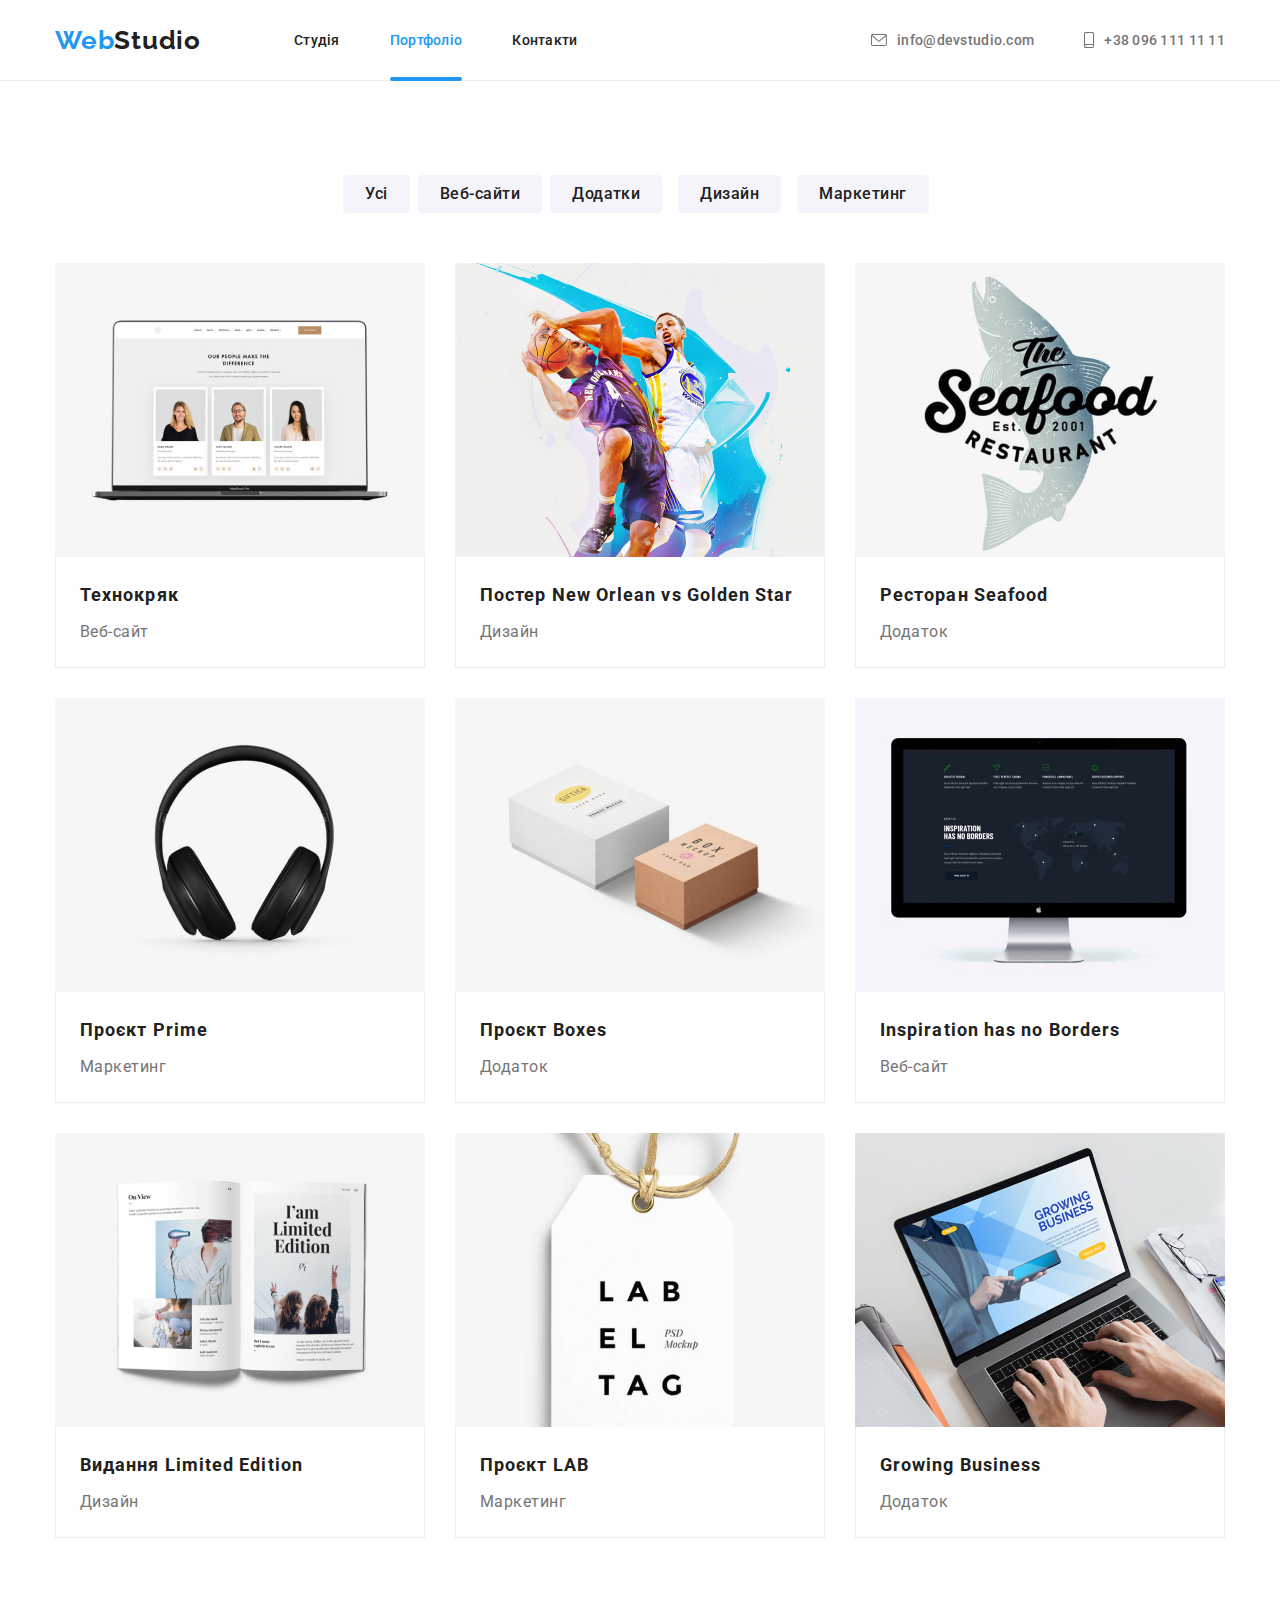
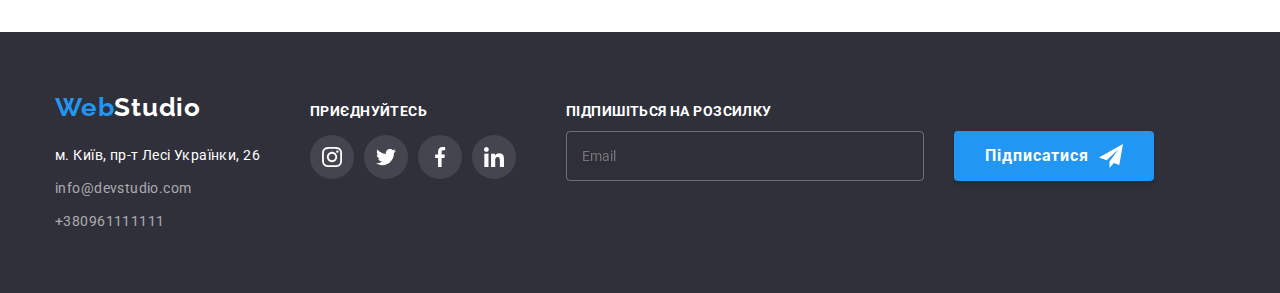
==== commit 42a83371: "dz 88888888" ====
--- a/portfolio.html
+++ b/portfolio.html
@@ -11,7 +11,7 @@
     <link rel="stylesheet" href="./css/main.min.css">
     <title>Portfolio</title>
 </head>
-<body>
+<body no-scroll>
     <header class="page-header">
         <div class="container header-box">
             <a class="logo" href="/"><span class="logo-accent">Web</span><span class="logo-dark">Studio</span></a>            
@@ -44,6 +44,43 @@
                 </li>
             </ul>
         </div>
+
+
+        <a class="button-hamburger" href="#" data-menu-open>
+            <svg class="icon-envelope" width="20" height="20">
+             <use href="./images/symbol-defs.svg#icon-menu_24px"></use>
+            </svg>
+        </a>
+        <div class="mobile-menu" data-menu>
+            <button class="closed" data-menu-close ><svg width="11" height="11"><use href="./images/symbol-defs.svg#icon-Vector"></use></svg></button>
+
+            <nav class="mobile-menu-container">
+                <ul class="mobile-menu-navigation">
+                    <li class="mobile-menu-navigation__item">
+                        <a class="mobile-menu-navigation__link" href="./index.html">Студія</a>
+                    </li>
+                    <li class="mobile-menu-navigation__itemk">
+                        <a class="mobile-menu-navigation__link" href="./portfolio.html">Портфоліо</a>
+                    </li>
+                    <li class="mobile-menu-navigation__item">
+                        <a class="mobile-menu-navigation__link" href="/">Контакти</a>
+                    </li>
+                </ul>
+            </nav>
+
+            <div class="mobile-menu-contacts">
+                <a class="mobile-menu-contacts__tel" href="tel:+380961111111">+38 096 111 11 11</a>
+                <a class="mobile-menu-contacts__email" href="mailto:info@devstudio.com">info@devstudio.com</a>
+            </div>
+
+            <div class="mobile-menu-social">
+                <a href="#">Instagram</a>
+                <a href="#">Twitter</a>
+                <a href="#">Facebook</a>
+                <a href="#">LinkedIn</a>
+            </div>
+        </div>
+
     </header>
         
         <main>
@@ -76,7 +113,7 @@
                                     <source srcset="images/desktop/project1.jpg 1x, images/desktop/project1@2x.jpg 2x" media="(min-width: 1200px)" />
                                     <source srcset="images/tablet/project1.jpg 1x, images/tablet/project1@2x.jpg 2x" media="(min-width: 768px)" />
                                     <source srcset="images/mobile/project1.jpg 1x, images/mobile/project1@2x.jpg 2x" media="(max-width: 767px)" />
-                                    <img src="images/mobile/project1.jpg" alt="" width="370" />
+                                    <img src="images/mobile/project1.jpg" alt="" class="portfolio-item__image" />
                                 </picture>
                                 
                                 
@@ -98,7 +135,7 @@
                                     <source srcset="images/desktop/project2.jpg 1x, images/desktop/project2@2x.jpg 2x" media="(min-width: 1200px)" />
                                     <source srcset="images/tablet/project2.jpg 1x, images/tablet/project2@2x.jpg 2x" media="(min-width: 768px)" />
                                     <source srcset="images/mobile/project2.jpg 1x, images/mobile/project2@2x.jpg 2x" media="(max-width: 767px)" />
-                                    <img src="images/mobile/project2.jpg" alt="" width="370" />
+                                    <img src="images/mobile/project2.jpg" alt="" class="portfolio-item__image" />
                                 </picture>
                                 
                                 <p class="overlay">
@@ -120,7 +157,7 @@
                                     <source srcset="images/desktop/project3.jpg 1x, images/desktop/project3@2x.jpg 2x" media="(min-width: 1200px)" />
                                     <source srcset="images/tablet/project3.jpg 1x, images/tablet/project3@2x.jpg 2x" media="(min-width: 768px)" />
                                     <source srcset="images/mobile/project3.jpg 1x, images/mobile/project3@2x.jpg 2x" media="(max-width: 767px)" />
-                                    <img src="images/mobile/project3.jpg" alt="" width="370" />
+                                    <img src="images/mobile/project3.jpg" alt="" class="portfolio-item__image" />
                                 </picture>
                                 
                                 <p class="overlay">
@@ -141,7 +178,7 @@
                                     <source srcset="images/desktop/project4.jpg 1x, images/desktop/project4@2x.jpg 2x" media="(min-width: 1200px)" />
                                     <source srcset="images/tablet/project4.jpg 1x, images/tablet/project4@2x.jpg 2x" media="(min-width: 768px)" />
                                     <source srcset="images/mobile/project4.jpg 1x, images/mobile/project4@2x.jpg 2x" media="(max-width: 767px)" />
-                                    <img src="images/mobile/project4.jpg" alt="" width="370" />
+                                    <img src="images/mobile/project4.jpg" alt="" class="portfolio-item__image" />
                                 </picture>
                                 
                                 <p class="overlay">
@@ -162,7 +199,7 @@
                                     <source srcset="images/desktop/project5.jpg 1x, images/desktop/project5@2x.jpg 2x" media="(min-width: 1200px)" />
                                     <source srcset="images/tablet/project5.jpg 1x, images/tablet/project5@2x.jpg 2x" media="(min-width: 768px)" />
                                     <source srcset="images/mobile/project5.jpg 1x, images/mobile/project5@2x.jpg 2x" media="(max-width: 767px)" />
-                                    <img src="images/mobile/project5.jpg" alt="" width="370" />
+                                    <img src="images/mobile/project5.jpg" alt="" class="portfolio-item__image" />
                                 </picture>
                                 
                                 <p class="overlay">
@@ -183,7 +220,7 @@
                                     <source srcset="images/desktop/project6.jpg 1x, images/desktop/project6@2x.jpg 2x" media="(min-width: 1200px)" />
                                     <source srcset="images/tablet/project6.jpg 1x, images/tablet/project6@2x.jpg 2x" media="(min-width: 768px)" />
                                     <source srcset="images/mobile/project6.jpg 1x, images/mobile/project6@2x.jpg 2x" media="(max-width: 767px)" />
-                                    <img src="images/mobile/project6.jpg" alt="" width="370" />
+                                    <img src="images/mobile/project6.jpg" alt="" class="portfolio-item__image" />
                                 </picture>
                                 
                                 <p class="overlay">
@@ -204,7 +241,7 @@
                                     <source srcset="images/desktop/project7.jpg 1x, images/desktop/project7@2x.jpg 2x" media="(min-width: 1200px)" />
                                     <source srcset="images/tablet/project7.jpg 1x, images/tablet/project7@2x.jpg 2x" media="(min-width: 768px)" />
                                     <source srcset="images/mobile/project7.jpg 1x, images/mobile/project7@2x.jpg 2x" media="(max-width: 767px)" />
-                                    <img src="images/mobile/project7.jpg" alt="" width="370" />
+                                    <img src="images/mobile/project7.jpg" alt="" class="portfolio-item__image" />
                                 </picture>
                                 
                                 <p class="overlay">
@@ -225,7 +262,7 @@
                                     <source srcset="images/desktop/project8.jpg 1x, images/desktop/project8@2x.jpg 2x" media="(min-width: 1200px)" />
                                     <source srcset="images/tablet/project8.jpg 1x, images/tablet/project8@2x.jpg 2x" media="(min-width: 768px)" />
                                     <source srcset="images/mobile/project8.jpg 1x, images/mobile/project8@2x.jpg 2x" media="(max-width: 767px)" />
-                                    <img src="images/mobile/project8.jpg" alt="" width="370" />
+                                    <img src="images/mobile/project8.jpg" alt="" class="portfolio-item__image" />
                                 </picture>
                                 
                                 <p class="overlay">
@@ -246,7 +283,7 @@
                                     <source srcset="images/desktop/project9.jpg 1x, images/desktop/project9@2x.jpg 2x" media="(min-width: 1200px)" />
                                     <source srcset="images/tablet/project9.jpg 1x, images/tablet/project9@2x.jpg 2x" media="(min-width: 768px)" />
                                     <source srcset="images/mobile/project9.jpg 1x, images/mobile/project9@2x.jpg 2x" media="(max-width: 767px)" />
-                                    <img src="images/mobile/project9.jpg" alt="" width="370" />
+                                    <img src="images/mobile/project9.jpg" alt="" class="portfolio-item__image" />
                                 </picture>
                                 
                                 <p class="overlay">
@@ -265,9 +302,8 @@
             </section>
         </main>
 
-
         <footer class="footer">
-            <div class="container">
+            <div class="container container-footer">
                 <div>
                     <a class="logo" href="/"><span class="logo-accent">Web</span><span class="logo-light">Studio</span></a>
                     <ul class="list-footer">
@@ -285,7 +321,7 @@
                         Приєднуйтесь
                     </p>
     
-                    <ul class="social-footer-list">ы
+                    <ul class="social-footer-list">
                         <li>
                             <a class="footer-link" href="">
                                 <svg width="20" height="20">
@@ -332,7 +368,6 @@
                         </button>
                     </form>
                 </div>
-
             </div>    
         </footer>
         <script src="./js/modal.js"></script>
--- a/css/main.min.css
+++ b/css/main.min.css
@@ -1 +1 @@
-h1{font-family:"Roboto";font-style:normal;font-weight:900;font-size:44px;line-height:60px;text-align:center;letter-spacing:.06em;text-transform:uppercase;color:#aea4a4}:root{--accent-color: #2196F3;--title-color: #212121;--text-color: #757575}h1,h2,h3,h4,p{margin-top:0;margin-bottom:0}ul{margin:0;padding:0}img{display:block;max-width:100%;height:auto}p{font-size:1.2em}.page-header{border-bottom:1px solid #ececec}.page-header>*{-webkit-box-flex:1;-ms-flex:1;flex:1}.visually-hidden{position:absolute;white-space:nowrap;width:1px;height:1px;overflow:hidden;border:0;padding:0;clip:rect(0 0 0 0);-webkit-clip-path:inset(50%);clip-path:inset(50%);margin:-1px}.link.current{color:var(--accent-color)}.link{text-decoration:none}.icon-envelope{color:#757575;margin-right:10px}.list{list-style:none;padding:0;margin:0;display:-webkit-box;display:-ms-flexbox;display:flex;gap:30px}.nav-list{display:-webkit-box;display:-ms-flexbox;display:flex;gap:50px}img{display:block}body{font-family:"Roboto",sans-seerif;font-size:16px;letter-spacing:.03em;color:var(--text-color);color:var(--primary-text-color);background-color:var(--primary-white-color)}.title{font-weight:700;font-size:36px;line-height:42px;text-align:center;letter-spacing:.03em;color:var(--title-color);margin-bottom:50px}address{font-style:normal}.picture{padding:20px 24px;border-left:1px solid #eee;border-right:1px solid #eee;border-bottom:1px solid #eee}.section-total{padding-top:94px;padding-bottom:94px}.container,.container-footer,.container-about{width:100%;padding:0px 15px;margin-left:auto;margin-right:auto}@media screen and (max-width: 767px){.container,.container-footer,.container-about{width:100%;max-width:450px}}@media screen and (max-width: 1999px){.container,.container-footer,.container-about{width:768px}}@media screen and (min-width: 1200px){.container,.container-footer,.container-about{width:1200px}}.section,.section-about{padding-bottom:94px;padding-top:94px}.section-about{padding-top:0px}@media screen and (min-width: 480px){.container-about{display:none}}.container-about__title{font-weight:700;font-size:36px;line-height:42px;text-align:center;letter-spacing:.03em;color:#212121;margin-bottom:50px}.hero{background-color:#2f303a;text-align:center;display:-webkit-box;display:-ms-flexbox;display:flex;-webkit-box-align:center;-ms-flex-align:center;align-items:center;padding-top:200px;padding-bottom:200px;background-repeat:no-repeat;background-position:center;background-size:1600px;background-image:-webkit-gradient(linear, left top, left bottom, from(rgba(47, 48, 58, 0.4)), to(rgba(47, 48, 58, 0.4))),url(../images/mobile/splash.jpg);background-image:linear-gradient(rgba(47, 48, 58, 0.4), rgba(47, 48, 58, 0.4)),url(../images/mobile/splash.jpg)}@media screen and (min-device-pixel-ratio: 2)and (max-width: 767px),screen and (-webkit-min-device-pixel-ratio: 2)and (max-width: 767px),screen and (min-resolution: 192dpi)and (max-width: 767px),screen and (min-resolution: 2dppx)and (max-width: 767px){.hero{background-image:-webkit-gradient(linear, left top, left bottom, from(rgba(47, 48, 58, 0.4)), to(rgba(47, 48, 58, 0.4))),url(../images/mobile/splash@2x.jpg);background-image:linear-gradient(rgba(47, 48, 58, 0.4), rgba(47, 48, 58, 0.4)),url(../images/mobile/splash@2x.jpg)}}@media screen and (min-width: 768px){.hero{background-image:-webkit-gradient(linear, left top, left bottom, from(rgba(47, 48, 58, 0.4)), to(rgba(47, 48, 58, 0.4))),url(../images/tablet/splash.jpg);background-image:linear-gradient(rgba(47, 48, 58, 0.4), rgba(47, 48, 58, 0.4)),url(../images/tablet/splash.jpg)}}@media screen and (min-device-pixel-ratio: 2)and (min-width: 768px),screen and (-webkit-min-device-pixel-ratio: 2)and (min-width: 768px),screen and (min-resolution: 192dpi)and (min-width: 768px),screen and (min-resolution: 2dppx)and (min-width: 768px){.hero{background-image:-webkit-gradient(linear, left top, left bottom, from(rgba(47, 48, 58, 0.4)), to(rgba(47, 48, 58, 0.4))),url(../images/tablet/splash@2x.jpg);background-image:linear-gradient(rgba(47, 48, 58, 0.4), rgba(47, 48, 58, 0.4)),url(../images/tablet/splash@2x.jpg)}}@media screen and (min-width: 1200px){.hero{background-image:-webkit-gradient(linear, left top, left bottom, from(rgba(47, 48, 58, 0.4)), to(rgba(47, 48, 58, 0.4))),url(../images/desktop/splash.jpg);background-image:linear-gradient(rgba(47, 48, 58, 0.4), rgba(47, 48, 58, 0.4)),url(../images/desktop/splash.jpg)}}@media screen and (min-width: 1200px)and (min-device-pixel-ratio: 2)and (min-width: 1200px),screen and (min-width: 1200px)and (-webkit-min-device-pixel-ratio: 2)and (min-width: 1200px),screen and (min-width: 1200px)and (min-resolution: 192dpi)and (min-width: 1200px),screen and (min-width: 1200px)and (min-resolution: 2dppx)and (min-width: 1200px){.hero{background-image:-webkit-gradient(linear, left top, left bottom, from(rgba(47, 48, 58, 0.4)), to(rgba(47, 48, 58, 0.4))),url(../images/desktop/splash@2x.jpg);background-image:linear-gradient(rgba(47, 48, 58, 0.4), rgba(47, 48, 58, 0.4)),url(../images/desktop/splash@2x.jpg)}}.hero .container-hero{width:1200px;padding:0px 15px;margin-left:auto;margin-right:auto}.hero .container-hero__title{width:700px;margin:0 auto 30px auto;font-weight:900;font-size:44px;line-height:60px;text-align:center;letter-spacing:.06em;text-transform:uppercase;color:#fff}.hero .container-hero__button{font-family:"Roboto";font-weight:700;font-size:16px;line-height:30px;letter-spacing:.06em;color:#fff;cursor:pointer;background:#2196f3;-webkit-box-shadow:0px 4px 4px rgba(0,0,0,.15);box-shadow:0px 4px 4px rgba(0,0,0,.15);border-radius:4px;padding:10px;border:0px;width:216px;-webkit-transition:background-color 250ms cubic-bezier(0.4, 0, 0.2, 1);transition:background-color 250ms cubic-bezier(0.4, 0, 0.2, 1)}.list-kontact{list-style:none;gap:50px;margin-left:auto;-webkit-transition:background-color 250ms cubic-bezier(0.4, 0, 0.2, 1);transition:background-color 250ms cubic-bezier(0.4, 0, 0.2, 1);display:-webkit-box;display:-ms-flexbox;display:flex}@media screen and (max-width: 1199px){.list-kontact{-webkit-box-orient:vertical;-webkit-box-direction:normal;-ms-flex-direction:column;flex-direction:column;gap:14px}}.list-kontact li{gap:50px}.list-kontact a{color:var(--text-color);fill:var(--text-color);display:-webkit-box;display:-ms-flexbox;display:flex;-webkit-box-align:center;-ms-flex-align:center;align-items:center;-webkit-transition:color 250ms cubic-bezier(0.4, 0, 0.2, 1);transition:color 250ms cubic-bezier(0.4, 0, 0.2, 1)}.list-kontact a:hover{color:var(--accent-color);fill:var(--accent-color)}.list-kontact a:focus{color:var(--accent-color);fill:var(--accent-color)}.contacts-li{font-family:"Roboto";font-style:normal;font-weight:500;font-size:14px;line-height:16px;letter-spacing:.02em;color:var(--text-color)}.contact-label{color:#757575;font-family:"Roboto";font-style:normal;font-weight:400;font-size:12px;line-height:14px;letter-spacing:.01em;display:block;margin-bottom:10px}.container-footer{gap:50px}@media screen and (max-width: 1199px){.container-footer{display:-webkit-box;display:-ms-flexbox;display:flex;text-align:center;-webkit-box-align:center !important;-ms-flex-align:center !important;align-items:center !important;-webkit-box-pack:center;-ms-flex-pack:center;justify-content:center;-webkit-box-orient:vertical;-webkit-box-direction:normal;-ms-flex-direction:column;flex-direction:column}}.footer{font-family:"Roboto";font-style:normal;font-weight:400;font-size:14px;line-height:24px;letter-spacing:.03em;background:#2f303a;color:#fff;padding-top:60px;padding-bottom:60px}.footer .container,.footer .container-about,.footer .container-footer{display:-webkit-box;display:-ms-flexbox;display:flex;-webkit-box-align:baseline;-ms-flex-align:baseline;align-items:baseline}.footer-contacts-li a{color:rgba(255,255,255,.6);-webkit-transition:color 250ms cubic-bezier(0.4, 0, 0.2, 1);transition:color 250ms cubic-bezier(0.4, 0, 0.2, 1)}.footer-contacts-li{margin-top:9px}.footer-contacts-li a:hover{color:var(--accent-color)}.footer-contacts-li a:focus{color:var(--accent-color)}.footer h2{color:#fff}@media screen and (max-width: 1199px){.footer-subscription{width:100%}}.footer-form{display:-webkit-box;display:-ms-flexbox;display:flex;gap:30px}@media screen and (max-width: 1199px){.footer-form{-webkit-box-orient:vertical;-webkit-box-direction:normal;-ms-flex-direction:column;flex-direction:column}}.footer-form input{border:1px solid rgba(255,255,255,.3);-webkit-filter:drop-shadow(0px 4px 4px rgba(0, 0, 0, 0.15));filter:drop-shadow(0px 4px 4px rgba(0, 0, 0, 0.15));border-radius:4px;background:rgba(0,0,0,0);color:rgba(255,255,255,.3);padding-left:15px;padding-right:15px;height:50px;width:358px}@media screen and (max-width: 1199px){.footer-form input{width:100%}}.list-footer{list-style:none;padding:0;margin:0;margin-top:20px}.footer-join{text-transform:uppercase;font-family:"Roboto";font-style:normal;font-weight:700;font-size:14px;line-height:16px;letter-spacing:.03em;text-transform:uppercase;color:#fff;margin-bottom:12px}.footer-link:focus,.footer-link:hover{background-color:var(--accent-color)}.footer-link{width:100%;height:100%;fill:#fff;display:-webkit-box;display:-ms-flexbox;display:flex;-webkit-box-pack:center;-ms-flex-pack:center;justify-content:center;-webkit-box-align:center;-ms-flex-align:center;align-items:center;background:rgba(255,255,255,.1);border-radius:50%;-webkit-transition:background-color 250ms cubic-bezier(0.4, 0, 0.2, 1);transition:background-color 250ms cubic-bezier(0.4, 0, 0.2, 1)}.portfolio-container{display:-webkit-box;display:-ms-flexbox;display:flex;-ms-flex-wrap:wrap;flex-wrap:wrap;gap:30px}.portfolio-link{display:block}.overlay{position:absolute;top:0;left:0;width:100%;height:100%;background:rgba(33,150,243,.9);color:#fff;font-family:"Roboto";font-size:18px;line-height:28px;overflow:auto;-webkit-transform:translateY(100%);transform:translateY(100%);-webkit-transition:-webkit-transform 250ms cubic-bezier(0.4, 0, 0.2, 1);transition:-webkit-transform 250ms cubic-bezier(0.4, 0, 0.2, 1);transition:transform 250ms cubic-bezier(0.4, 0, 0.2, 1);transition:transform 250ms cubic-bezier(0.4, 0, 0.2, 1), -webkit-transform 250ms cubic-bezier(0.4, 0, 0.2, 1);padding:63px 24px}.portfolio-img{position:relative;overflow:hidden}.portfolio-link:focus,.portfolio-link:hover{-webkit-box-shadow:0px 1px 1px rgba(0,0,0,.12),0px 4px 4px rgba(0,0,0,.06),1px 4px 6px rgba(0,0,0,.16);box-shadow:0px 1px 1px rgba(0,0,0,.12),0px 4px 4px rgba(0,0,0,.06),1px 4px 6px rgba(0,0,0,.16)}.portfolio-title{font-weight:700;font-size:18px;line-height:36px;letter-spacing:.06em;color:var(--title-color);margin-top:0;margin-bottom:4px}.portfolio-text{font-size:16px;line-height:30px;letter-spacing:.03em;color:var(--text-color);margin:0}.portfolio-item:nth-child(3n){margin-right:0}.portfolio-item:nth-last-child(-n+3){margin-bottom:0}.portfolio-link:hover .overlay,.portfolio-link:focus .overlay{-webkit-transform:translateY(0%);transform:translateY(0%)}.list-filters{display:-webkit-box;display:-ms-flexbox;display:flex;gap:8px;-webkit-box-align:center;-ms-flex-align:center;align-items:center;-webkit-box-pack:center;-ms-flex-pack:center;justify-content:center;margin-bottom:50px}.link-item:nth-last-child(-n+3){margin-right:8px}.container-header{width:1200px;padding-left:15px;padding-right:15px;margin-left:auto;margin-right:auto;display:-webkit-box;display:-ms-flexbox;display:flex;-webkit-box-orient:horizontal;-webkit-box-direction:normal;-ms-flex-direction:row;flex-direction:row}.header-box{display:-webkit-box;display:-ms-flexbox;display:flex;height:80px;-webkit-box-align:center;-ms-flex-align:center;align-items:center;-webkit-transition:background-color 250ms cubic-bezier(0.4, 0, 0.2, 1);transition:background-color 250ms cubic-bezier(0.4, 0, 0.2, 1)}@media screen and (max-width: 1999px){.team-list{-ms-flex-wrap:wrap;flex-wrap:wrap}}.team-title{font-weight:500;font-size:16px;line-height:19px;text-align:center;letter-spacing:.03em;color:var(--title-color);margin-bottom:10px}.team-text{font-size:16px;line-height:19px;text-align:center;letter-spacing:.03em;color:var(--text-color)}.team{background:#f5f4fa}.team-item__image{width:270px}@media screen and (max-width: 767px){.team-item__image{width:100%;max-width:450px}}@media screen and (min-width: 768px){.team-item__image{width:354px}}@media screen and (min-width: 1200px){.team-item__image{width:270px}}.team-item{width:270px;-webkit-box-shadow:0px 1px 3px rgba(0,0,0,.12),0px 1px 1px rgba(0,0,0,.14),0px 2px 1px rgba(0,0,0,.2);box-shadow:0px 1px 3px rgba(0,0,0,.12),0px 1px 1px rgba(0,0,0,.14),0px 2px 1px rgba(0,0,0,.2);border-radius:0px 0px 4px 4px}@media screen and (max-width: 767px){.team-item{width:100%;max-width:450px}}@media screen and (min-width: 768px){.team-item{width:354px}}@media screen and (min-width: 1200px){.team-item{width:270px}}.team-humen{padding:30px;background-color:#fff}.list-clients{display:-webkit-box;display:-ms-flexbox;display:flex;-webkit-box-pack:center;-ms-flex-pack:center;justify-content:center;list-style:none;gap:30px}@media screen and (max-width: 1999px){.list-clients{-ms-flex-wrap:wrap;flex-wrap:wrap}}.list-clients li{width:170px;height:92px}@media screen and (max-width: 767px){.list-clients li{width:190px}}@media screen and (min-width: 768px){.list-clients li{width:226px}}@media screen and (min-width: 1200px){.list-clients li{width:170px}}.list-clients li:last-child{margin-right:0px}.list-clients-link{height:100%;width:100%;fill:#afb1b8;border:1px solid #afb1b8;border-radius:3px;display:-webkit-box;display:-ms-flexbox;display:flex;-webkit-box-pack:center;-ms-flex-pack:center;justify-content:center;-webkit-box-align:center;-ms-flex-align:center;align-items:center;-webkit-transition:background-color 250ms cubic-bezier(0.4, 0, 0.2, 1),fill 250ms cubic-bezier(0.4, 0, 0.2, 1);transition:background-color 250ms cubic-bezier(0.4, 0, 0.2, 1),fill 250ms cubic-bezier(0.4, 0, 0.2, 1)}.list-clients-link:focus,.list-clients-link:hover{border-color:var(--accent-color);fill:#2196f3}.feature-image{width:270px;height:120px;display:-webkit-box;display:-ms-flexbox;display:flex;-webkit-box-align:center;-ms-flex-align:center;align-items:center;-webkit-box-pack:center;-ms-flex-pack:center;justify-content:center;text-align:center;margin-bottom:30px;background-color:#f5f4fa;border-radius:4px}@media screen and (max-width: 767px){.feature-image{width:100%}}@media screen and (min-width: 768px){.feature-image{width:354px}}@media screen and (min-width: 1200px){.feature-image{width:270px}}.feature-title{font-weight:700;font-size:14px;line-height:16px;letter-spacing:.03em;text-transform:uppercase;color:var(--title-color);margin-bottom:10px}.feature-text{font-size:14px;line-height:24px;letter-spacing:.03em;color:var(--text-color)}@media screen and (max-width: 767px){.feature-item{width:100%}}@media screen and (min-width: 768px){.feature-item{width:354px}}@media screen and (min-width: 1200px){.feature-item{width:270px}}.feature-list{display:-webkit-box;display:-ms-flexbox;display:flex;gap:30px}@media screen and (max-width: 1199px){.feature-list{-ms-flex-wrap:wrap;flex-wrap:wrap}}.aboutlist{list-style:none;padding:0;margin:0;display:-webkit-box;display:-ms-flexbox;display:flex;gap:30px}.aboutlist-element__image{width:370px}.aboutlist-element__label{background:rgba(47,48,58,.8);width:370px;height:70px;display:-webkit-box;display:-ms-flexbox;display:flex;-webkit-box-align:center;-ms-flex-align:center;align-items:center;-webkit-box-pack:center;-ms-flex-pack:center;justify-content:center;position:relative;bottom:70px;font-family:"Roboto";font-style:normal;font-weight:700;font-size:14px;line-height:16px;text-align:center;letter-spacing:.03em;text-transform:uppercase;color:#fff}.logo{text-decoration:none;font-family:"Raleway";font-style:normal;font-weight:700;font-size:26px;line-height:31px;letter-spacing:.03em;color:var(--accent-color)}.logo-dark{color:var(--title-color)}.logo-light{color:#fff}.backdrop.is-hidden{visibility:hidden;opacity:0;pointer-events:none}.backdrop{position:fixed;width:100%;height:100%;left:0;top:0;background:rgba(0,0,0,.2);-webkit-box-shadow:0px 4px 4px rgba(0,0,0,.15);box-shadow:0px 4px 4px rgba(0,0,0,.15);-webkit-transition:opacity 250ms cubic-bezier(0.4, 0, 0.2, 1),visibility 250ms cubic-bezier(0.4, 0, 0.2, 1);transition:opacity 250ms cubic-bezier(0.4, 0, 0.2, 1),visibility 250ms cubic-bezier(0.4, 0, 0.2, 1)}.modal{position:absolute;top:50%;left:50%;-webkit-transform:translate(-50%, -50%);transform:translate(-50%, -50%);padding:40px;width:528px;min-height:581px;background-color:#fff;border-radius:4px;-webkit-box-shadow:0px 1px 3px rgba(0,0,0,.12),0px 1px 1px rgba(0,0,0,.14),0px 2px 1px rgba(0,0,0,.2);box-shadow:0px 1px 3px rgba(0,0,0,.12),0px 1px 1px rgba(0,0,0,.14),0px 2px 1px rgba(0,0,0,.2)}.modal-link{color:var(--accent-text-color);margin-left:3px;-webkit-transition-property:border-color;transition-property:border-color;-webkit-transition-duration:250ms;transition-duration:250ms;-webkit-transition-timing-function:cubic-bezier(0.4, 0, 0.2, 1);transition-timing-function:cubic-bezier(0.4, 0, 0.2, 1)}.modal-link:hover,.modal-link:focus{text-decoration:none;border-color:var(--button-background-color)}.modal h4{font-family:"Roboto";font-style:normal;font-weight:700;font-size:20px;line-height:23px;text-align:center;letter-spacing:.03em;color:#212121;margin-bottom:18px}.closed{position:absolute;top:8px;right:8px;display:-webkit-box;display:-ms-flexbox;display:flex;-webkit-box-align:center;-ms-flex-align:center;align-items:center;-webkit-box-pack:center;-ms-flex-pack:center;justify-content:center;width:30px;height:30px;padding:0;border-radius:50%;background:#fff;border:1px solid rgba(0,0,0,.1);cursor:pointer}.closed:hover{background:var(--accent-color);fill:#fff}.contact-form{text-align:left;margin-top:12px}.contact-form a{color:var(--accent-color)}.contact-form input[type=text],.contact-form input[type=tel],.contact-form input[type=email]{border:1px solid rgba(33,33,33,.2);color:#757575;border-radius:4px;height:40px;width:448px;padding:11px 12px 11px 32px}.contact-form input[type=text]:hover,.contact-form input[type=text]:focus,.contact-form input[type=tel]:hover,.contact-form input[type=tel]:focus,.contact-form input[type=email]:hover,.contact-form input[type=email]:focus{border-color:var(--accent-color);color:var(--accent-color);cursor:pointer}.contact-form textarea{border:1px solid rgba(33,33,33,.2);color:#757575;border-radius:4px;padding-left:10px;padding-right:10px;height:120px;width:448px;padding:12px 16px 12px 16px;display:block}.contact-form textarea:hover,.contact-form textarea:focus{border-color:var(--accent-color);color:var(--accent-color);cursor:pointer}.contact-form .checkbox-label{display:-webkit-box;display:-ms-flexbox;display:flex;-webkit-box-align:center;-ms-flex-align:center;align-items:center;margin-bottom:0;font-weight:400;font-size:14px;line-height:24px;letter-spacing:.03em;color:#757575}.contact-form .comment-text{color:#757575;font-family:"Roboto";font-style:normal;font-weight:400;font-size:12px;line-height:14px;letter-spacing:.01em;display:block;margin-bottom:20px}.contact-form .action-button{margin-top:42px}.contact-form .input-group{margin-top:4px;position:relative}.contact-form .input-group .input-icon{position:absolute;top:10px;left:10px}.contact-form .input-group:hover{fill:var(--accent-color)}.contact-form .icon-checked{width:16px;height:15px;margin-right:8px;border:2px solid var(--title-color);border-radius:3px;fill:rgba(0,0,0,0);display:-webkit-box;display:-ms-flexbox;display:flex}.contact-form .checkbox{-webkit-appearance:none;-moz-appearance:none;-webkit-transition-property:background-color;transition-property:background-color;-webkit-transition-duration:250ms;transition-duration:250ms;-webkit-transition-timing-function:cubic-bezier(0.4, 0, 0.2, 1);transition-timing-function:cubic-bezier(0.4, 0, 0.2, 1)}.contact-form .checkbox:checked+.icon-checked{border:none;fill:var(--accent-color)}.contact-form .checkbox:focus+.icon-checked,.contact-form .checkbox:hover+.icon-checked{outline:1px solid var(--accent-color)}.contact-form .text-up{width:448px;height:23px;left:576px;top:261px;font-family:"Roboto";font-style:normal;font-weight:700;font-size:20px;line-height:23px;text-align:center;letter-spacing:.03em;color:#212121}.page-navigation{font-family:"Roboto";font-style:normal;font-weight:500;font-size:14px;line-height:16px;letter-spacing:.02em;color:var(--title-color);margin-left:93px}.page-navigation a{color:var(--title-color);padding-top:32px;padding-bottom:32px;display:inline-block;-webkit-transition:color 250ms cubic-bezier(0.4, 0, 0.2, 1);transition:color 250ms cubic-bezier(0.4, 0, 0.2, 1);position:relative}.page-navigation a:hover,.page-navigation a:focus{color:var(--accent-color)}.current::after{position:absolute;content:"";display:block;width:100%;bottom:-1px;left:0;height:4px;border-radius:2px;background-color:var(--accent-color)}.link-nav:hover::after{background:#2196f3}.social-person-list{list-style:none;display:-webkit-box;display:-ms-flexbox;display:flex;-webkit-box-pack:center;-ms-flex-pack:center;justify-content:center;-webkit-box-align:center;-ms-flex-align:center;align-items:center;margin-top:16px}.social-person-list li{width:44px;height:44px;margin-right:10px}.social-link{width:100%;height:100%;fill:#afb1b8;display:-webkit-box;display:-ms-flexbox;display:flex;-webkit-box-pack:center;-ms-flex-pack:center;justify-content:center;-webkit-box-align:center;-ms-flex-align:center;align-items:center;border-radius:50%;-webkit-transition:background-color 250ms cubic-bezier(0.4, 0, 0.2, 1);transition:background-color 250ms cubic-bezier(0.4, 0, 0.2, 1)}.social-person-list li:last-child{margin-right:0px}.social-link:hover,.social-link:focus{background-color:#2196f3;fill:#fff}.social-footer-list{list-style:none;display:-webkit-box;display:-ms-flexbox;display:flex;-webkit-box-pack:center;-ms-flex-pack:center;justify-content:center;-webkit-box-align:center;-ms-flex-align:center;align-items:center;margin-top:16px}.social-footer-list li{width:44px;height:44px;margin-right:10px}.social-footer-list li:last-child{margin-right:0px}.social-list_item-link{display:inline-block;width:50px;height:50px}.action-button{display:-webkit-box;display:-ms-flexbox;display:flex;-webkit-box-pack:center;-ms-flex-pack:center;justify-content:center;-webkit-box-align:center;-ms-flex-align:center;align-items:center;font-family:"Roboto";font-weight:700;font-size:16px;line-height:30px;letter-spacing:.06em;color:#fff;cursor:pointer;background:var(--accent-color);-webkit-box-shadow:0px 4px 4px rgba(0,0,0,.15);box-shadow:0px 4px 4px rgba(0,0,0,.15);border-radius:4px;border:0px;-webkit-transition:background-color 250ms cubic-bezier(0.4, 0, 0.2, 1);transition:background-color 250ms cubic-bezier(0.4, 0, 0.2, 1);margin-left:auto;margin-right:auto;padding:10px;padding-left:24px;padding-right:24px;width:200px}.action-button .button-icon{fill:#fff;color:#fff;margin-left:10px}.hero-button:hover,.hero-button:focus{background-color:#188ce8}.button-port:hover,.button-port:focus{background-color:#2196f3;-webkit-box-shadow:0px 3px 1px rgba(0,0,0,.1),0px 1px 2px rgba(0,0,0,.08),0px 2px 2px rgba(0,0,0,.12);box-shadow:0px 3px 1px rgba(0,0,0,.1),0px 1px 2px rgba(0,0,0,.08),0px 2px 2px rgba(0,0,0,.12);color:#fff}.button-port{font-family:"Roboto";font-style:normal;font-weight:500;font-size:16px;line-height:26px;text-align:center;letter-spacing:.03em;cursor:pointer;color:var(--title-color);background:#f5f4fa;border-radius:4px;border:0px;padding:6px 22px;-webkit-transition:background-color 250ms cubic-bezier(0.4, 0, 0.2, 1),color 250ms cubic-bezier(0.4, 0, 0.2, 1),bbox-shadow 250ms cubic-bezier(0.4, 0, 0.2, 1);transition:background-color 250ms cubic-bezier(0.4, 0, 0.2, 1),color 250ms cubic-bezier(0.4, 0, 0.2, 1),bbox-shadow 250ms cubic-bezier(0.4, 0, 0.2, 1)}/*# sourceMappingURL=main.min.css.map */+h1{font-family:"Roboto";font-style:normal;font-weight:900;font-size:44px;line-height:60px;text-align:center;letter-spacing:.06em;text-transform:uppercase;color:#aea4a4}:root{--accent-color: #2196F3;--title-color: #212121;--text-color: #757575}h1,h2,h3,h4,p{margin-top:0;margin-bottom:0}ul{margin:0;padding:0}img{display:block;max-width:100%;height:auto}p{font-size:1.2em}.page-header{border-bottom:1px solid #ececec}.page-header>*{-webkit-box-flex:1;-ms-flex:1;flex:1}.visually-hidden{position:absolute;white-space:nowrap;width:1px;height:1px;overflow:hidden;border:0;padding:0;clip:rect(0 0 0 0);-webkit-clip-path:inset(50%);clip-path:inset(50%);margin:-1px}.link.current{color:var(--accent-color)}.link{text-decoration:none}.icon-envelope{color:#757575;margin-right:10px}.list{list-style:none;padding:0;margin:0;display:-webkit-box;display:-ms-flexbox;display:flex;gap:30px}.nav-list{display:-webkit-box;display:-ms-flexbox;display:flex;gap:50px}img{display:block}body{font-family:"Roboto",sans-seerif;font-size:16px;letter-spacing:.03em;color:var(--text-color);color:var(--primary-text-color);background-color:var(--primary-white-color)}.title{font-weight:700;font-size:36px;line-height:42px;text-align:center;letter-spacing:.03em;color:var(--title-color);margin-bottom:50px}address{font-style:normal}.picture{padding:20px 24px;border-left:1px solid #eee;border-right:1px solid #eee;border-bottom:1px solid #eee}.section-total{padding-top:94px;padding-bottom:94px}.container,.container-footer,.container-about{width:100%;padding:0px 15px;margin-left:auto;margin-right:auto}@media screen and (max-width: 767px){.container,.container-footer,.container-about{width:100%;max-width:450px}}@media screen and (min-width: 768px){.container,.container-footer,.container-about{width:768px}}@media screen and (min-width: 1200px){.container,.container-footer,.container-about{width:1200px}}.section,.section-about{padding-bottom:94px;padding-top:94px}.section-about{padding-top:0px}@media screen and (max-width: 1199px){.container-about{display:none}}.container-about__title{font-weight:700;font-size:36px;line-height:42px;text-align:center;letter-spacing:.03em;color:#212121;margin-bottom:50px}.hero{background-color:#2f303a;text-align:center;display:-webkit-box;display:-ms-flexbox;display:flex;-webkit-box-align:center;-ms-flex-align:center;align-items:center;padding-top:200px;padding-bottom:200px;background-repeat:no-repeat;background-position:center;background-size:1600px;background-image:-webkit-gradient(linear, left top, left bottom, from(rgba(47, 48, 58, 0.4)), to(rgba(47, 48, 58, 0.4))),url(../images/mobile/splash.jpg);background-image:linear-gradient(rgba(47, 48, 58, 0.4), rgba(47, 48, 58, 0.4)),url(../images/mobile/splash.jpg)}@media screen and (min-device-pixel-ratio: 2)and (max-width: 767px),screen and (-webkit-min-device-pixel-ratio: 2)and (max-width: 767px),screen and (min-resolution: 192dpi)and (max-width: 767px),screen and (min-resolution: 2dppx)and (max-width: 767px){.hero{background-image:-webkit-gradient(linear, left top, left bottom, from(rgba(47, 48, 58, 0.4)), to(rgba(47, 48, 58, 0.4))),url(../images/mobile/splash@2x.jpg);background-image:linear-gradient(rgba(47, 48, 58, 0.4), rgba(47, 48, 58, 0.4)),url(../images/mobile/splash@2x.jpg);height:400px}}@media screen and (min-width: 768px){.hero{background-image:-webkit-gradient(linear, left top, left bottom, from(rgba(47, 48, 58, 0.4)), to(rgba(47, 48, 58, 0.4))),url(../images/tablet/splash.jpg);background-image:linear-gradient(rgba(47, 48, 58, 0.4), rgba(47, 48, 58, 0.4)),url(../images/tablet/splash.jpg)}}@media screen and (min-device-pixel-ratio: 2)and (min-width: 768px),screen and (-webkit-min-device-pixel-ratio: 2)and (min-width: 768px),screen and (min-resolution: 192dpi)and (min-width: 768px),screen and (min-resolution: 2dppx)and (min-width: 768px){.hero{background-image:-webkit-gradient(linear, left top, left bottom, from(rgba(47, 48, 58, 0.4)), to(rgba(47, 48, 58, 0.4))),url(../images/tablet/splash@2x.jpg);background-image:linear-gradient(rgba(47, 48, 58, 0.4), rgba(47, 48, 58, 0.4)),url(../images/tablet/splash@2x.jpg)}}@media screen and (min-width: 1200px){.hero{background-image:-webkit-gradient(linear, left top, left bottom, from(rgba(47, 48, 58, 0.4)), to(rgba(47, 48, 58, 0.4))),url(../images/desktop/splash.jpg);background-image:linear-gradient(rgba(47, 48, 58, 0.4), rgba(47, 48, 58, 0.4)),url(../images/desktop/splash.jpg)}}@media screen and (min-width: 1200px)and (min-device-pixel-ratio: 2)and (min-width: 1200px),screen and (min-width: 1200px)and (-webkit-min-device-pixel-ratio: 2)and (min-width: 1200px),screen and (min-width: 1200px)and (min-resolution: 192dpi)and (min-width: 1200px),screen and (min-width: 1200px)and (min-resolution: 2dppx)and (min-width: 1200px){.hero{background-image:-webkit-gradient(linear, left top, left bottom, from(rgba(47, 48, 58, 0.4)), to(rgba(47, 48, 58, 0.4))),url(../images/desktop/splash@2x.jpg);background-image:linear-gradient(rgba(47, 48, 58, 0.4), rgba(47, 48, 58, 0.4)),url(../images/desktop/splash@2x.jpg)}}.hero .container-hero{padding:0px 15px;margin-left:auto;margin-right:auto}.hero .container-hero__title{margin:0 auto 30px auto;font-weight:900;font-size:44px;line-height:60px;text-align:center;letter-spacing:.06em;text-transform:uppercase;color:#fff}.hero .container-hero__button{font-family:"Roboto";font-weight:700;font-size:16px;line-height:30px;letter-spacing:.06em;color:#fff;cursor:pointer;background:#2196f3;-webkit-box-shadow:0px 4px 4px rgba(0,0,0,.15);box-shadow:0px 4px 4px rgba(0,0,0,.15);border-radius:4px;padding:10px;border:0px;width:216px;-webkit-transition:background-color 250ms cubic-bezier(0.4, 0, 0.2, 1);transition:background-color 250ms cubic-bezier(0.4, 0, 0.2, 1)}.list-kontact{list-style:none;gap:50px;margin-left:auto;-webkit-transition:background-color 250ms cubic-bezier(0.4, 0, 0.2, 1);transition:background-color 250ms cubic-bezier(0.4, 0, 0.2, 1);display:-webkit-box;display:-ms-flexbox;display:flex}@media screen and (max-width: 1199px){.list-kontact{-webkit-box-orient:vertical;-webkit-box-direction:normal;-ms-flex-direction:column;flex-direction:column;gap:14px}}@media screen and (max-width: 767px){.list-kontact{display:none}}.list-kontact li{gap:50px}.list-kontact a{color:var(--text-color);fill:var(--text-color);display:-webkit-box;display:-ms-flexbox;display:flex;-webkit-box-align:center;-ms-flex-align:center;align-items:center;-webkit-transition:color 250ms cubic-bezier(0.4, 0, 0.2, 1);transition:color 250ms cubic-bezier(0.4, 0, 0.2, 1)}.list-kontact a:hover{color:var(--accent-color);fill:var(--accent-color)}.list-kontact a:focus{color:var(--accent-color);fill:var(--accent-color)}.contacts-li{font-family:"Roboto";font-style:normal;font-weight:500;font-size:14px;line-height:16px;letter-spacing:.02em;color:var(--text-color)}.contact-label{color:#757575;font-family:"Roboto";font-style:normal;font-weight:400;font-size:12px;line-height:14px;letter-spacing:.01em;display:block;margin-bottom:10px}.container-footer{gap:50px}@media screen and (max-width: 1199px){.container-footer{display:-webkit-box;display:-ms-flexbox;display:flex;text-align:center;-webkit-box-align:center !important;-ms-flex-align:center !important;align-items:center !important;-webkit-box-pack:center;-ms-flex-pack:center;justify-content:center;-webkit-box-orient:vertical;-webkit-box-direction:normal;-ms-flex-direction:column;flex-direction:column}}.footer{font-family:"Roboto";font-style:normal;font-weight:400;font-size:14px;line-height:24px;letter-spacing:.03em;background:#2f303a;color:#fff;padding-top:60px;padding-bottom:60px}.footer .container,.footer .container-about,.footer .container-footer{display:-webkit-box;display:-ms-flexbox;display:flex;-webkit-box-align:baseline;-ms-flex-align:baseline;align-items:baseline}.footer-contacts-li a{color:rgba(255,255,255,.6);-webkit-transition:color 250ms cubic-bezier(0.4, 0, 0.2, 1);transition:color 250ms cubic-bezier(0.4, 0, 0.2, 1)}.footer-contacts-li{margin-top:9px}.footer-contacts-li a:hover{color:var(--accent-color)}.footer-contacts-li a:focus{color:var(--accent-color)}.footer h2{color:#fff}@media screen and (max-width: 1199px){.footer-subscription{width:100%}}.footer-form{display:-webkit-box;display:-ms-flexbox;display:flex;gap:30px}@media screen and (max-width: 1199px){.footer-form{-webkit-box-orient:vertical;-webkit-box-direction:normal;-ms-flex-direction:column;flex-direction:column}}.footer-form input{border:1px solid rgba(255,255,255,.3);-webkit-filter:drop-shadow(0px 4px 4px rgba(0, 0, 0, 0.15));filter:drop-shadow(0px 4px 4px rgba(0, 0, 0, 0.15));border-radius:4px;background:rgba(0,0,0,0);color:rgba(255,255,255,.3);padding-left:15px;padding-right:15px;height:50px;width:358px}@media screen and (max-width: 1199px){.footer-form input{width:100%}}.list-footer{list-style:none;padding:0;margin:0;margin-top:20px}.footer-join{text-transform:uppercase;font-family:"Roboto";font-style:normal;font-weight:700;font-size:14px;line-height:16px;letter-spacing:.03em;text-transform:uppercase;color:#fff;margin-bottom:12px}.footer-link:focus,.footer-link:hover{background-color:var(--accent-color)}.footer-link{width:100%;height:100%;fill:#fff;display:-webkit-box;display:-ms-flexbox;display:flex;-webkit-box-pack:center;-ms-flex-pack:center;justify-content:center;-webkit-box-align:center;-ms-flex-align:center;align-items:center;background:rgba(255,255,255,.1);border-radius:50%;-webkit-transition:background-color 250ms cubic-bezier(0.4, 0, 0.2, 1);transition:background-color 250ms cubic-bezier(0.4, 0, 0.2, 1)}.portfolio-container{display:-webkit-box;display:-ms-flexbox;display:flex;-ms-flex-wrap:wrap;flex-wrap:wrap;gap:30px}.portfolio-link{display:block}.overlay{position:absolute;top:0;left:0;width:100%;height:100%;background:rgba(33,150,243,.9);color:#fff;font-family:"Roboto";font-size:18px;line-height:28px;overflow:auto;-webkit-transform:translateY(100%);transform:translateY(100%);-webkit-transition:-webkit-transform 250ms cubic-bezier(0.4, 0, 0.2, 1);transition:-webkit-transform 250ms cubic-bezier(0.4, 0, 0.2, 1);transition:transform 250ms cubic-bezier(0.4, 0, 0.2, 1);transition:transform 250ms cubic-bezier(0.4, 0, 0.2, 1), -webkit-transform 250ms cubic-bezier(0.4, 0, 0.2, 1);padding:63px 24px}.portfolio-img{position:relative;overflow:hidden}.portfolio-link:focus,.portfolio-link:hover{-webkit-box-shadow:0px 1px 1px rgba(0,0,0,.12),0px 4px 4px rgba(0,0,0,.06),1px 4px 6px rgba(0,0,0,.16);box-shadow:0px 1px 1px rgba(0,0,0,.12),0px 4px 4px rgba(0,0,0,.06),1px 4px 6px rgba(0,0,0,.16)}.portfolio-title{font-weight:700;font-size:18px;line-height:36px;letter-spacing:.06em;color:var(--title-color);margin-top:0;margin-bottom:4px}.portfolio-text{font-size:16px;line-height:30px;letter-spacing:.03em;color:var(--text-color);margin:0}@media screen and (max-width: 767px){.portfolio-item{width:100%}}@media screen and (min-width: 768px){.portfolio-item{width:354px}}@media screen and (min-width: 1200px){.portfolio-item{width:370px}}.portfolio-item__image{width:100%}.portfolio-item:nth-child(3n){margin-right:0}.portfolio-item:nth-last-child(-n+3){margin-bottom:0}.portfolio-link:hover .overlay,.portfolio-link:focus .overlay{-webkit-transform:translateY(0%);transform:translateY(0%)}.list-filters{display:-webkit-box;display:-ms-flexbox;display:flex;gap:8px;-webkit-box-align:center;-ms-flex-align:center;align-items:center;-webkit-box-pack:center;-ms-flex-pack:center;justify-content:center;margin-bottom:50px;-ms-flex-wrap:wrap;flex-wrap:wrap}@media screen and (max-width: 767px){.list-filters{-webkit-box-pack:left;-ms-flex-pack:left;justify-content:left}}.link-item:nth-last-child(-n+3){margin-right:8px}.container-header{width:1200px;padding-left:15px;padding-right:15px;margin-left:auto;margin-right:auto;display:-webkit-box;display:-ms-flexbox;display:flex;-webkit-box-orient:horizontal;-webkit-box-direction:normal;-ms-flex-direction:row;flex-direction:row}.header-box{display:-webkit-box;display:-ms-flexbox;display:flex;height:80px;-webkit-box-align:center;-ms-flex-align:center;align-items:center;-webkit-transition:background-color 250ms cubic-bezier(0.4, 0, 0.2, 1);transition:background-color 250ms cubic-bezier(0.4, 0, 0.2, 1)}@media screen and (max-width: 1999px){.team-list{-ms-flex-wrap:wrap;flex-wrap:wrap}}.team-title{font-weight:500;font-size:16px;line-height:19px;text-align:center;letter-spacing:.03em;color:var(--title-color);margin-bottom:10px}.team-text{font-size:16px;line-height:19px;text-align:center;letter-spacing:.03em;color:var(--text-color)}.team{background:#f5f4fa}.team-item__image{width:270px}@media screen and (max-width: 767px){.team-item__image{width:100%}}@media screen and (min-width: 768px){.team-item__image{width:354px}}@media screen and (min-width: 1200px){.team-item__image{width:270px}}.team-item{width:270px;-webkit-box-shadow:0px 1px 3px rgba(0,0,0,.12),0px 1px 1px rgba(0,0,0,.14),0px 2px 1px rgba(0,0,0,.2);box-shadow:0px 1px 3px rgba(0,0,0,.12),0px 1px 1px rgba(0,0,0,.14),0px 2px 1px rgba(0,0,0,.2);border-radius:0px 0px 4px 4px}@media screen and (max-width: 767px){.team-item{width:100%}}@media screen and (min-width: 768px){.team-item{width:354px}}@media screen and (min-width: 1200px){.team-item{width:270px}}.team-humen{padding:30px;background-color:#fff}.list-clients{display:-webkit-box;display:-ms-flexbox;display:flex;-webkit-box-pack:center;-ms-flex-pack:center;justify-content:center;list-style:none;gap:30px}@media screen and (max-width: 1999px){.list-clients{-ms-flex-wrap:wrap;flex-wrap:wrap}}.list-clients li{width:170px;height:92px}@media screen and (max-width: 767px){.list-clients li{width:160px}}@media screen and (min-width: 768px){.list-clients li{width:226px}}@media screen and (min-width: 1200px){.list-clients li{width:170px}}.list-clients li:last-child{margin-right:0px}.list-clients-link{height:100%;width:100%;fill:#afb1b8;border:1px solid #afb1b8;border-radius:3px;display:-webkit-box;display:-ms-flexbox;display:flex;-webkit-box-pack:center;-ms-flex-pack:center;justify-content:center;-webkit-box-align:center;-ms-flex-align:center;align-items:center;-webkit-transition:background-color 250ms cubic-bezier(0.4, 0, 0.2, 1),fill 250ms cubic-bezier(0.4, 0, 0.2, 1);transition:background-color 250ms cubic-bezier(0.4, 0, 0.2, 1),fill 250ms cubic-bezier(0.4, 0, 0.2, 1)}.list-clients-link:focus,.list-clients-link:hover{border-color:var(--accent-color);fill:#2196f3}.feature-image{width:270px;height:120px;display:-webkit-box;display:-ms-flexbox;display:flex;-webkit-box-align:center;-ms-flex-align:center;align-items:center;-webkit-box-pack:center;-ms-flex-pack:center;justify-content:center;text-align:center;margin-bottom:30px;background-color:#f5f4fa;border-radius:4px}@media screen and (max-width: 767px){.feature-image{width:100%}}@media screen and (min-width: 768px){.feature-image{width:354px}}@media screen and (min-width: 1200px){.feature-image{width:270px}}.feature-title{font-weight:700;font-size:14px;line-height:16px;letter-spacing:.03em;text-transform:uppercase;color:var(--title-color);margin-bottom:10px}.feature-text{font-size:14px;line-height:24px;letter-spacing:.03em;color:var(--text-color)}@media screen and (max-width: 767px){.feature-item{width:100%}}@media screen and (min-width: 768px){.feature-item{width:354px}}@media screen and (min-width: 1200px){.feature-item{width:270px}}.feature-list{display:-webkit-box;display:-ms-flexbox;display:flex;gap:30px}@media screen and (max-width: 1199px){.feature-list{-ms-flex-wrap:wrap;flex-wrap:wrap}}.aboutlist{list-style:none;padding:0;margin:0;display:-webkit-box;display:-ms-flexbox;display:flex;gap:30px}.aboutlist-element__image{width:370px}.aboutlist-element__label{background:rgba(47,48,58,.8);width:370px;height:70px;display:-webkit-box;display:-ms-flexbox;display:flex;-webkit-box-align:center;-ms-flex-align:center;align-items:center;-webkit-box-pack:center;-ms-flex-pack:center;justify-content:center;position:relative;bottom:70px;font-family:"Roboto";font-style:normal;font-weight:700;font-size:14px;line-height:16px;text-align:center;letter-spacing:.03em;text-transform:uppercase;color:#fff}.logo{text-decoration:none;font-family:"Raleway";font-style:normal;font-weight:700;font-size:26px;line-height:31px;letter-spacing:.03em;color:var(--accent-color)}.logo-dark{color:var(--title-color)}.logo-light{color:#fff}.backdrop.is-hidden{visibility:hidden;opacity:0;pointer-events:none}.backdrop{position:fixed;width:100%;height:100%;left:0;top:0;background:rgba(0,0,0,.2);-webkit-box-shadow:0px 4px 4px rgba(0,0,0,.15);box-shadow:0px 4px 4px rgba(0,0,0,.15);-webkit-transition:opacity 250ms cubic-bezier(0.4, 0, 0.2, 1),visibility 250ms cubic-bezier(0.4, 0, 0.2, 1);transition:opacity 250ms cubic-bezier(0.4, 0, 0.2, 1),visibility 250ms cubic-bezier(0.4, 0, 0.2, 1)}.modal{position:absolute;top:50%;left:50%;-webkit-transform:translate(-50%, -50%);transform:translate(-50%, -50%);padding:40px;background-color:#fff;border-radius:4px;-webkit-box-shadow:0px 1px 3px rgba(0,0,0,.12),0px 1px 1px rgba(0,0,0,.14),0px 2px 1px rgba(0,0,0,.2);box-shadow:0px 1px 3px rgba(0,0,0,.12),0px 1px 1px rgba(0,0,0,.14),0px 2px 1px rgba(0,0,0,.2);width:528px;min-height:581px}@media screen and (max-width: 767px){.modal{width:100%}}.modal-link{color:var(--accent-text-color);margin-left:3px;-webkit-transition-property:border-color;transition-property:border-color;-webkit-transition-duration:250ms;transition-duration:250ms;-webkit-transition-timing-function:cubic-bezier(0.4, 0, 0.2, 1);transition-timing-function:cubic-bezier(0.4, 0, 0.2, 1)}.modal-link:hover,.modal-link:focus{text-decoration:none;border-color:var(--button-background-color)}.modal h4{font-family:"Roboto";font-style:normal;font-weight:700;font-size:20px;line-height:23px;text-align:center;letter-spacing:.03em;color:#212121;margin-bottom:18px}.closed{position:absolute;top:8px;right:8px;display:-webkit-box;display:-ms-flexbox;display:flex;-webkit-box-align:center;-ms-flex-align:center;align-items:center;-webkit-box-pack:center;-ms-flex-pack:center;justify-content:center;width:30px;height:30px;padding:0;border-radius:50%;background:#fff;border:1px solid rgba(0,0,0,.1);cursor:pointer}.closed:hover{background:var(--accent-color);fill:#fff}.contact-form{text-align:left;margin-top:12px}.contact-form a{color:var(--accent-color)}.contact-form input[type=text],.contact-form input[type=tel],.contact-form input[type=email]{border:1px solid rgba(33,33,33,.2);color:#757575;border-radius:4px;height:40px;width:100%;padding:11px 12px 11px 32px}.contact-form input[type=text]:hover,.contact-form input[type=text]:focus,.contact-form input[type=tel]:hover,.contact-form input[type=tel]:focus,.contact-form input[type=email]:hover,.contact-form input[type=email]:focus{border-color:var(--accent-color);color:var(--accent-color);cursor:pointer}.contact-form textarea{border:1px solid rgba(33,33,33,.2);color:#757575;border-radius:4px;padding-left:10px;padding-right:10px;height:120px;width:100%;padding:12px 16px 12px 16px;display:block}.contact-form textarea:hover,.contact-form textarea:focus{border-color:var(--accent-color);color:var(--accent-color);cursor:pointer}.contact-form .checkbox-label{display:-webkit-box;display:-ms-flexbox;display:flex;-webkit-box-align:center;-ms-flex-align:center;align-items:center;margin-bottom:0;font-weight:400;font-size:14px;line-height:24px;letter-spacing:.03em;color:#757575}.contact-form .comment-text{color:#757575;font-family:"Roboto";font-style:normal;font-weight:400;font-size:12px;line-height:14px;letter-spacing:.01em;display:block;margin-bottom:20px}.contact-form .action-button{margin-top:42px}.contact-form .input-group{margin-top:4px;position:relative}.contact-form .input-group .input-icon{position:absolute;top:10px;left:10px}.contact-form .input-group:hover{fill:var(--accent-color)}.contact-form .icon-checked{width:16px;height:15px;margin-right:8px;border:2px solid var(--title-color);border-radius:3px;fill:rgba(0,0,0,0);display:-webkit-box;display:-ms-flexbox;display:flex}.contact-form .checkbox{-webkit-appearance:none;-moz-appearance:none;-webkit-transition-property:background-color;transition-property:background-color;-webkit-transition-duration:250ms;transition-duration:250ms;-webkit-transition-timing-function:cubic-bezier(0.4, 0, 0.2, 1);transition-timing-function:cubic-bezier(0.4, 0, 0.2, 1)}.contact-form .checkbox:checked+.icon-checked{border:none;fill:var(--accent-color)}.contact-form .checkbox:focus+.icon-checked,.contact-form .checkbox:hover+.icon-checked{outline:1px solid var(--accent-color)}.contact-form .text-up{width:100%;height:23px;left:576px;top:261px;font-family:"Roboto";font-style:normal;font-weight:700;font-size:20px;line-height:23px;text-align:center;letter-spacing:.03em;color:#212121}.page-navigation{font-family:"Roboto";font-style:normal;font-weight:500;font-size:14px;line-height:16px;letter-spacing:.02em;color:var(--title-color);margin-left:93px}@media screen and (max-width: 767px){.page-navigation{display:none}}.page-navigation a{color:var(--title-color);padding-top:32px;padding-bottom:32px;display:inline-block;-webkit-transition:color 250ms cubic-bezier(0.4, 0, 0.2, 1);transition:color 250ms cubic-bezier(0.4, 0, 0.2, 1);position:relative}.page-navigation a:hover,.page-navigation a:focus{color:var(--accent-color)}.current::after{position:absolute;content:"";display:block;width:100%;bottom:-1px;left:0;height:4px;border-radius:2px;background-color:var(--accent-color)}.link-nav:hover::after{background:#2196f3}.button-hamburger{position:absolute;right:10px;top:30px;z-index:0;cursor:pointer;display:none}@media screen and (max-width: 767px){.button-hamburger{display:inline-block}}.mobile-menu{width:100%;height:100%;position:fixed;top:0px;left:0px;background:#fff;-webkit-box-orient:vertical;-webkit-box-direction:normal;-ms-flex-direction:column;flex-direction:column;display:none}.mobile-menu .mobile-menu-container{height:100%}.mobile-menu .mobile-menu-navigation{margin:40px;margin-top:48px;list-style:none;display:-webkit-box;display:-ms-flexbox;display:flex;-webkit-box-orient:vertical;-webkit-box-direction:normal;-ms-flex-direction:column;flex-direction:column;font-weight:500;font-size:40px;line-height:47px;letter-spacing:.02em;gap:32px;height:50%}.mobile-menu .mobile-menu-navigation__link{color:#212121;text-decoration:none}.mobile-menu .mobile-menu-contacts{margin:40px;display:-webkit-box;display:-ms-flexbox;display:flex;-webkit-box-orient:vertical;-webkit-box-direction:normal;-ms-flex-direction:column;flex-direction:column;gap:30px;font-weight:500}.mobile-menu .mobile-menu-contacts__tel{font-size:34px;line-height:40px;letter-spacing:.02em;color:#2196f3;text-decoration:none}.mobile-menu .mobile-menu-contacts__email{font-size:24px;line-height:28px;letter-spacing:.02em;color:#757575;text-decoration:none}.mobile-menu .mobile-menu-social{margin:40px;display:-webkit-box;display:-ms-flexbox;display:flex;gap:5px}.mobile-menu .mobile-menu-social a{font-weight:500;font-size:18px;line-height:22px;text-decoration:none;color:var(--accent-color)}.mobile-menu .mobile-menu-social a:not(:last-child){padding-right:5px;border-right:1px solid #ccc}.mobile-menu.is-open{display:-webkit-box;display:-ms-flexbox;display:flex}.social-person-list{list-style:none;display:-webkit-box;display:-ms-flexbox;display:flex;-webkit-box-pack:center;-ms-flex-pack:center;justify-content:center;-webkit-box-align:center;-ms-flex-align:center;align-items:center;margin-top:16px}.social-person-list li{width:44px;height:44px;margin-right:10px}.social-link{width:100%;height:100%;fill:#afb1b8;display:-webkit-box;display:-ms-flexbox;display:flex;-webkit-box-pack:center;-ms-flex-pack:center;justify-content:center;-webkit-box-align:center;-ms-flex-align:center;align-items:center;border-radius:50%;-webkit-transition:background-color 250ms cubic-bezier(0.4, 0, 0.2, 1);transition:background-color 250ms cubic-bezier(0.4, 0, 0.2, 1)}.social-person-list li:last-child{margin-right:0px}.social-link:hover,.social-link:focus{background-color:#2196f3;fill:#fff}.social-footer-list{list-style:none;display:-webkit-box;display:-ms-flexbox;display:flex;-webkit-box-pack:center;-ms-flex-pack:center;justify-content:center;-webkit-box-align:center;-ms-flex-align:center;align-items:center;margin-top:16px}.social-footer-list li{width:44px;height:44px;margin-right:10px}.social-footer-list li:last-child{margin-right:0px}.social-list_item-link{display:inline-block;width:50px;height:50px}.action-button{display:-webkit-box;display:-ms-flexbox;display:flex;-webkit-box-pack:center;-ms-flex-pack:center;justify-content:center;-webkit-box-align:center;-ms-flex-align:center;align-items:center;font-family:"Roboto";font-weight:700;font-size:16px;line-height:30px;letter-spacing:.06em;color:#fff;cursor:pointer;background:var(--accent-color);-webkit-box-shadow:0px 4px 4px rgba(0,0,0,.15);box-shadow:0px 4px 4px rgba(0,0,0,.15);border-radius:4px;border:0px;-webkit-transition:background-color 250ms cubic-bezier(0.4, 0, 0.2, 1);transition:background-color 250ms cubic-bezier(0.4, 0, 0.2, 1);margin-left:auto;margin-right:auto;padding:10px;padding-left:24px;padding-right:24px;width:200px}.action-button .button-icon{fill:#fff;color:#fff;margin-left:10px}.hero-button:hover,.hero-button:focus{background-color:#188ce8}.button-port:hover,.button-port:focus{background-color:#2196f3;-webkit-box-shadow:0px 3px 1px rgba(0,0,0,.1),0px 1px 2px rgba(0,0,0,.08),0px 2px 2px rgba(0,0,0,.12);box-shadow:0px 3px 1px rgba(0,0,0,.1),0px 1px 2px rgba(0,0,0,.08),0px 2px 2px rgba(0,0,0,.12);color:#fff}.button-port{font-family:"Roboto";font-style:normal;font-weight:500;font-size:16px;line-height:26px;text-align:center;letter-spacing:.03em;cursor:pointer;color:var(--title-color);background:#f5f4fa;border-radius:4px;border:0px;padding:6px 22px;-webkit-transition:background-color 250ms cubic-bezier(0.4, 0, 0.2, 1),color 250ms cubic-bezier(0.4, 0, 0.2, 1),bbox-shadow 250ms cubic-bezier(0.4, 0, 0.2, 1);transition:background-color 250ms cubic-bezier(0.4, 0, 0.2, 1),color 250ms cubic-bezier(0.4, 0, 0.2, 1),bbox-shadow 250ms cubic-bezier(0.4, 0, 0.2, 1)}/*# sourceMappingURL=main.min.css.map */